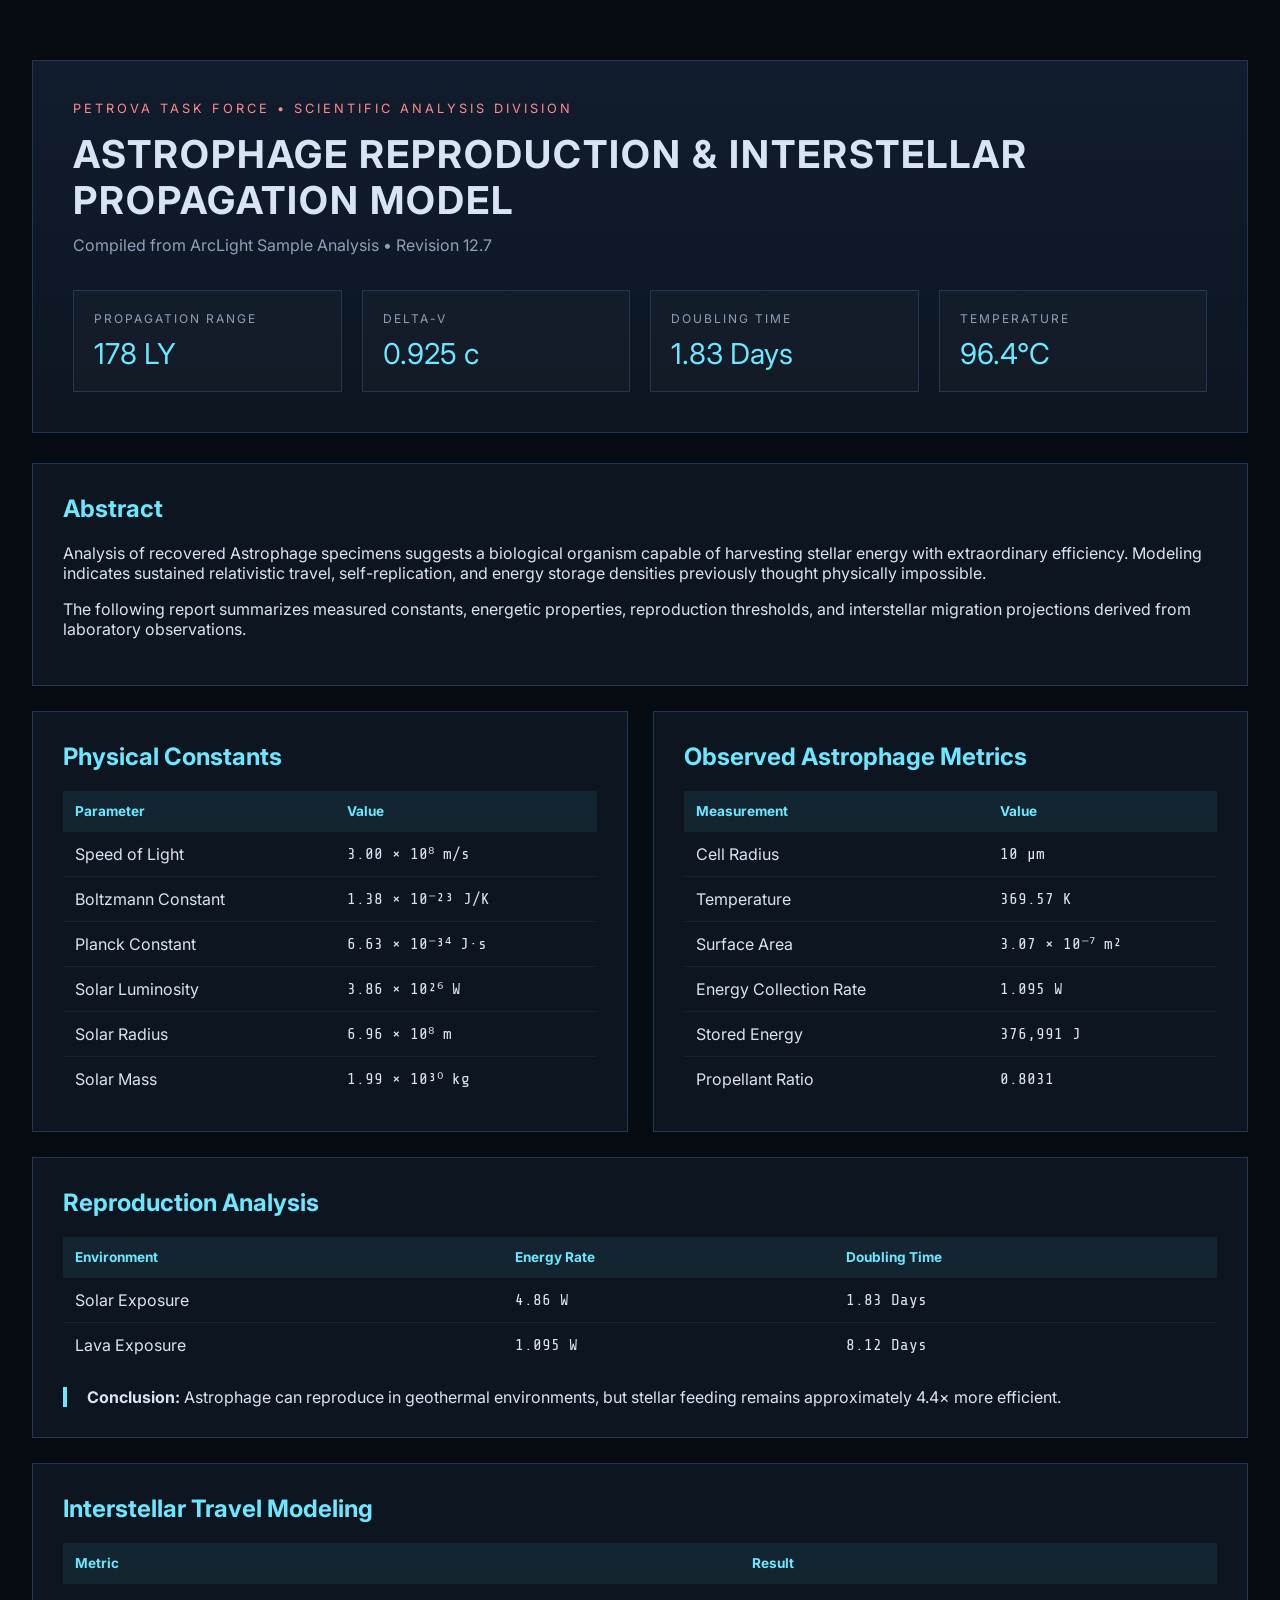
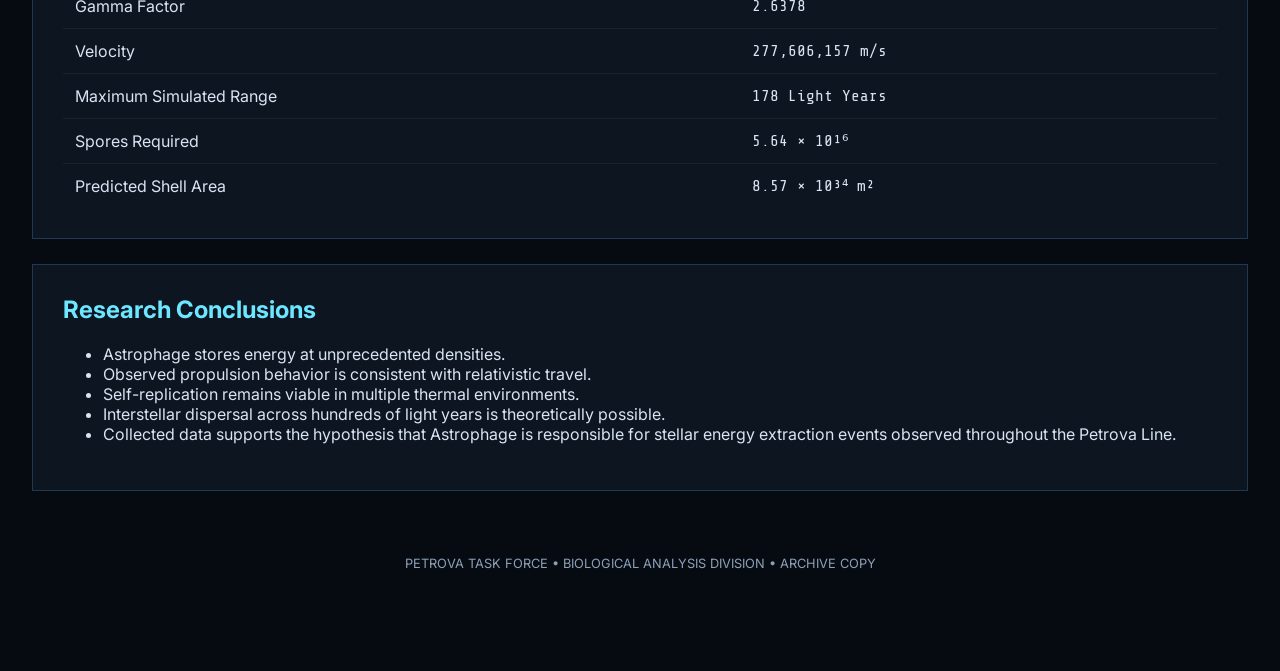
==== report.html @ 54fef7db "new page" ====
<!DOCTYPE html>
<html lang="en">
<head>
<meta charset="UTF-8">
<meta name="viewport" content="width=device-width, initial-scale=1.0">

<title>Astrophage Reproduction & Propulsion Analysis</title>

<link href="https://fonts.googleapis.com/css2?family=Inter:wght@300;400;600;700&family=Share+Tech+Mono&display=swap" rel="stylesheet">

<style>

:root{
    --bg:#060b12;
    --panel:#0d1521;
    --panel2:#111c2d;
    --line:#223852;
    --accent:#6de7ff;
    --text:#d9e4f2;
    --muted:#8ea0b9;
}

*{
    box-sizing:border-box;
}

body{
    margin:0;
    background:var(--bg);
    color:var(--text);
    font-family:Inter,sans-serif;
}

.report{
    width:min(1400px,95%);
    margin:auto;
    padding:60px 0;
}

.header{
    border:1px solid var(--line);
    background:linear-gradient(to bottom,var(--panel2),var(--panel));
    padding:40px;
    margin-bottom:30px;
}

.classification{
    color:#ff8b8b;
    font-size:.8rem;
    letter-spacing:3px;
    margin-bottom:15px;
}

h1{
    margin:0;
    font-size:2.4rem;
    letter-spacing:2px;
}

.subtitle{
    margin-top:12px;
    color:var(--muted);
}

.summary-grid{
    display:grid;
    grid-template-columns:repeat(auto-fit,minmax(220px,1fr));
    gap:20px;
    margin-top:35px;
}

.stat-card{
    border:1px solid var(--line);
    background:rgba(255,255,255,0.02);
    padding:20px;
}

.stat-label{
    color:var(--muted);
    font-size:.75rem;
    letter-spacing:2px;
}

.stat-value{
    font-size:1.8rem;
    color:var(--accent);
    margin-top:10px;
}

.section{
    border:1px solid var(--line);
    background:var(--panel);
    padding:30px;
    margin-bottom:25px;
}

.section h2{
    margin-top:0;
    color:var(--accent);
}

.data-table{
    width:100%;
    border-collapse:collapse;
}

.data-table th{
    text-align:left;
    background:rgba(109,231,255,.08);
    color:var(--accent);
    padding:12px;
    font-size:.85rem;
}

.data-table td{
    padding:12px;
    border-top:1px solid rgba(255,255,255,.05);
}

.data-table tr:hover{
    background:rgba(255,255,255,.02);
}

.value{
    font-family:"Share Tech Mono", monospace;
}

.columns{
    display:grid;
    grid-template-columns:1fr 1fr;
    gap:25px;
}

.highlight{
    border-left:4px solid var(--accent);
    padding-left:20px;
    margin-top:20px;
}

.footer{
    text-align:center;
    color:var(--muted);
    padding:40px 0;
    font-size:.8rem;
}

@media(max-width:900px){

    .columns{
        grid-template-columns:1fr;
    }

    h1{
        font-size:1.8rem;
    }

}

</style>
</head>
<body>

<div class="report">

<div class="header">

<div class="classification">
PETROVA TASK FORCE • SCIENTIFIC ANALYSIS DIVISION
</div>

<h1>ASTROPHAGE REPRODUCTION & INTERSTELLAR PROPAGATION MODEL</h1>

<div class="subtitle">
Compiled from ArcLight Sample Analysis • Revision 12.7
</div>

<div class="summary-grid">

<div class="stat-card">
<div class="stat-label">PROPAGATION RANGE</div>
<div class="stat-value">178 LY</div>
</div>

<div class="stat-card">
<div class="stat-label">DELTA-V</div>
<div class="stat-value">0.925 c</div>
</div>

<div class="stat-card">
<div class="stat-label">DOUBLING TIME</div>
<div class="stat-value">1.83 Days</div>
</div>

<div class="stat-card">
<div class="stat-label">TEMPERATURE</div>
<div class="stat-value">96.4°C</div>
</div>

</div>

</div>

<div class="section">

<h2>Abstract</h2>

<p>
Analysis of recovered Astrophage specimens suggests a biological
organism capable of harvesting stellar energy with extraordinary
efficiency. Modeling indicates sustained relativistic travel,
self-replication, and energy storage densities previously thought
physically impossible.
</p>

<p>
The following report summarizes measured constants, energetic
properties, reproduction thresholds, and interstellar migration
projections derived from laboratory observations.
</p>

</div>

<div class="columns">

<div class="section">

<h2>Physical Constants</h2>

<table class="data-table">

<tr>
<th>Parameter</th>
<th>Value</th>
</tr>

<tr>
<td>Speed of Light</td>
<td class="value">3.00 × 10⁸ m/s</td>
</tr>

<tr>
<td>Boltzmann Constant</td>
<td class="value">1.38 × 10⁻²³ J/K</td>
</tr>

<tr>
<td>Planck Constant</td>
<td class="value">6.63 × 10⁻³⁴ J·s</td>
</tr>

<tr>
<td>Solar Luminosity</td>
<td class="value">3.86 × 10²⁶ W</td>
</tr>

<tr>
<td>Solar Radius</td>
<td class="value">6.96 × 10⁸ m</td>
</tr>

<tr>
<td>Solar Mass</td>
<td class="value">1.99 × 10³⁰ kg</td>
</tr>

</table>

</div>

<div class="section">

<h2>Observed Astrophage Metrics</h2>

<table class="data-table">

<tr>
<th>Measurement</th>
<th>Value</th>
</tr>

<tr>
<td>Cell Radius</td>
<td class="value">10 μm</td>
</tr>

<tr>
<td>Temperature</td>
<td class="value">369.57 K</td>
</tr>

<tr>
<td>Surface Area</td>
<td class="value">3.07 × 10⁻⁷ m²</td>
</tr>

<tr>
<td>Energy Collection Rate</td>
<td class="value">1.095 W</td>
</tr>

<tr>
<td>Stored Energy</td>
<td class="value">376,991 J</td>
</tr>

<tr>
<td>Propellant Ratio</td>
<td class="value">0.8031</td>
</tr>

</table>

</div>

</div>

<div class="section">

<h2>Reproduction Analysis</h2>

<table class="data-table">

<tr>
<th>Environment</th>
<th>Energy Rate</th>
<th>Doubling Time</th>
</tr>

<tr>
<td>Solar Exposure</td>
<td class="value">4.86 W</td>
<td class="value">1.83 Days</td>
</tr>

<tr>
<td>Lava Exposure</td>
<td class="value">1.095 W</td>
<td class="value">8.12 Days</td>
</tr>

</table>

<div class="highlight">
<strong>Conclusion:</strong> Astrophage can reproduce in geothermal
environments, but stellar feeding remains approximately 4.4× more
efficient.
</div>

</div>

<div class="section">

<h2>Interstellar Travel Modeling</h2>

<table class="data-table">

<tr>
<th>Metric</th>
<th>Result</th>
</tr>

<tr>
<td>Gamma Factor</td>
<td class="value">2.6378</td>
</tr>

<tr>
<td>Velocity</td>
<td class="value">277,606,157 m/s</td>
</tr>

<tr>
<td>Maximum Simulated Range</td>
<td class="value">178 Light Years</td>
</tr>

<tr>
<td>Spores Required</td>
<td class="value">5.64 × 10¹⁶</td>
</tr>

<tr>
<td>Predicted Shell Area</td>
<td class="value">8.57 × 10³⁴ m²</td>
</tr>

</table>

</div>

<div class="section">

<h2>Research Conclusions</h2>

<ul>
<li>Astrophage stores energy at unprecedented densities.</li>
<li>Observed propulsion behavior is consistent with relativistic travel.</li>
<li>Self-replication remains viable in multiple thermal environments.</li>
<li>Interstellar dispersal across hundreds of light years is theoretically possible.</li>
<li>Collected data supports the hypothesis that Astrophage is responsible for stellar energy extraction events observed throughout the Petrova Line.</li>
</ul>

</div>

<div class="footer">
PETROVA TASK FORCE • BIOLOGICAL ANALYSIS DIVISION • ARCHIVE COPY
</div>

</div>

</body>
</html>
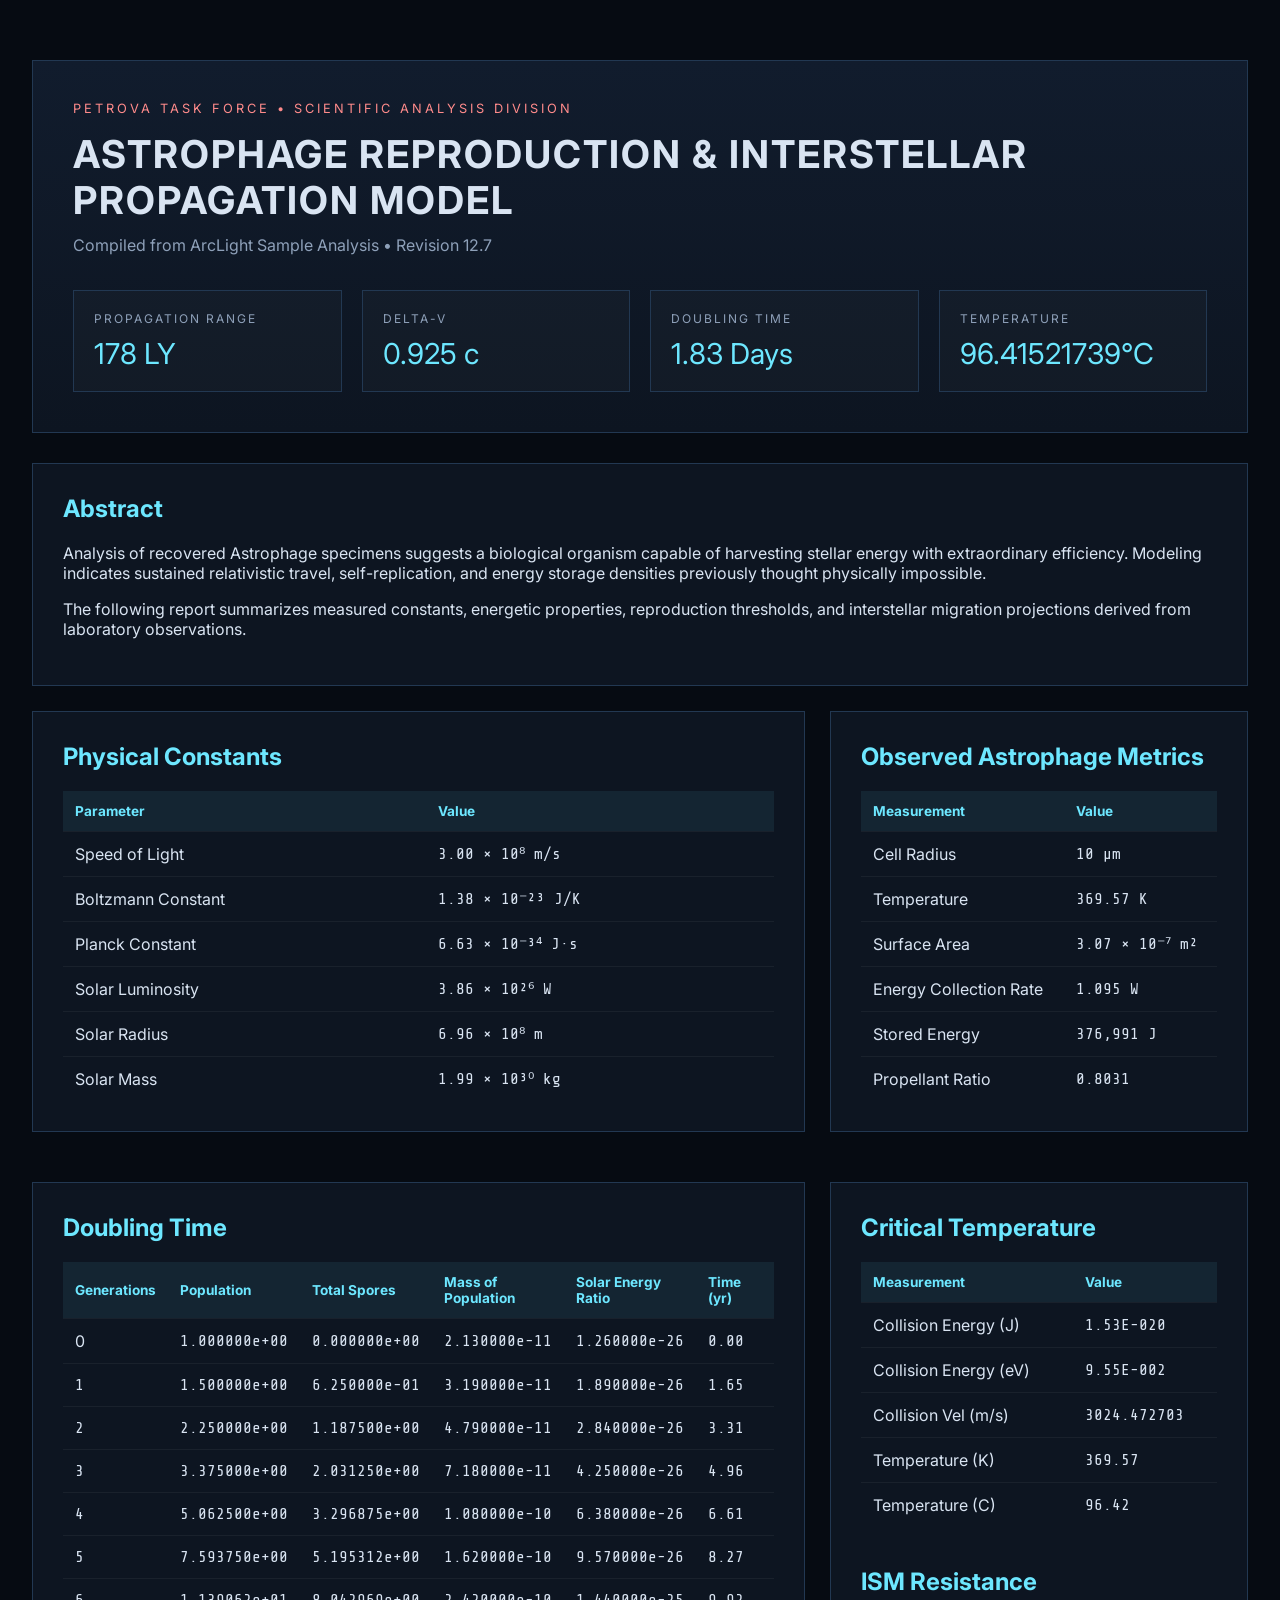
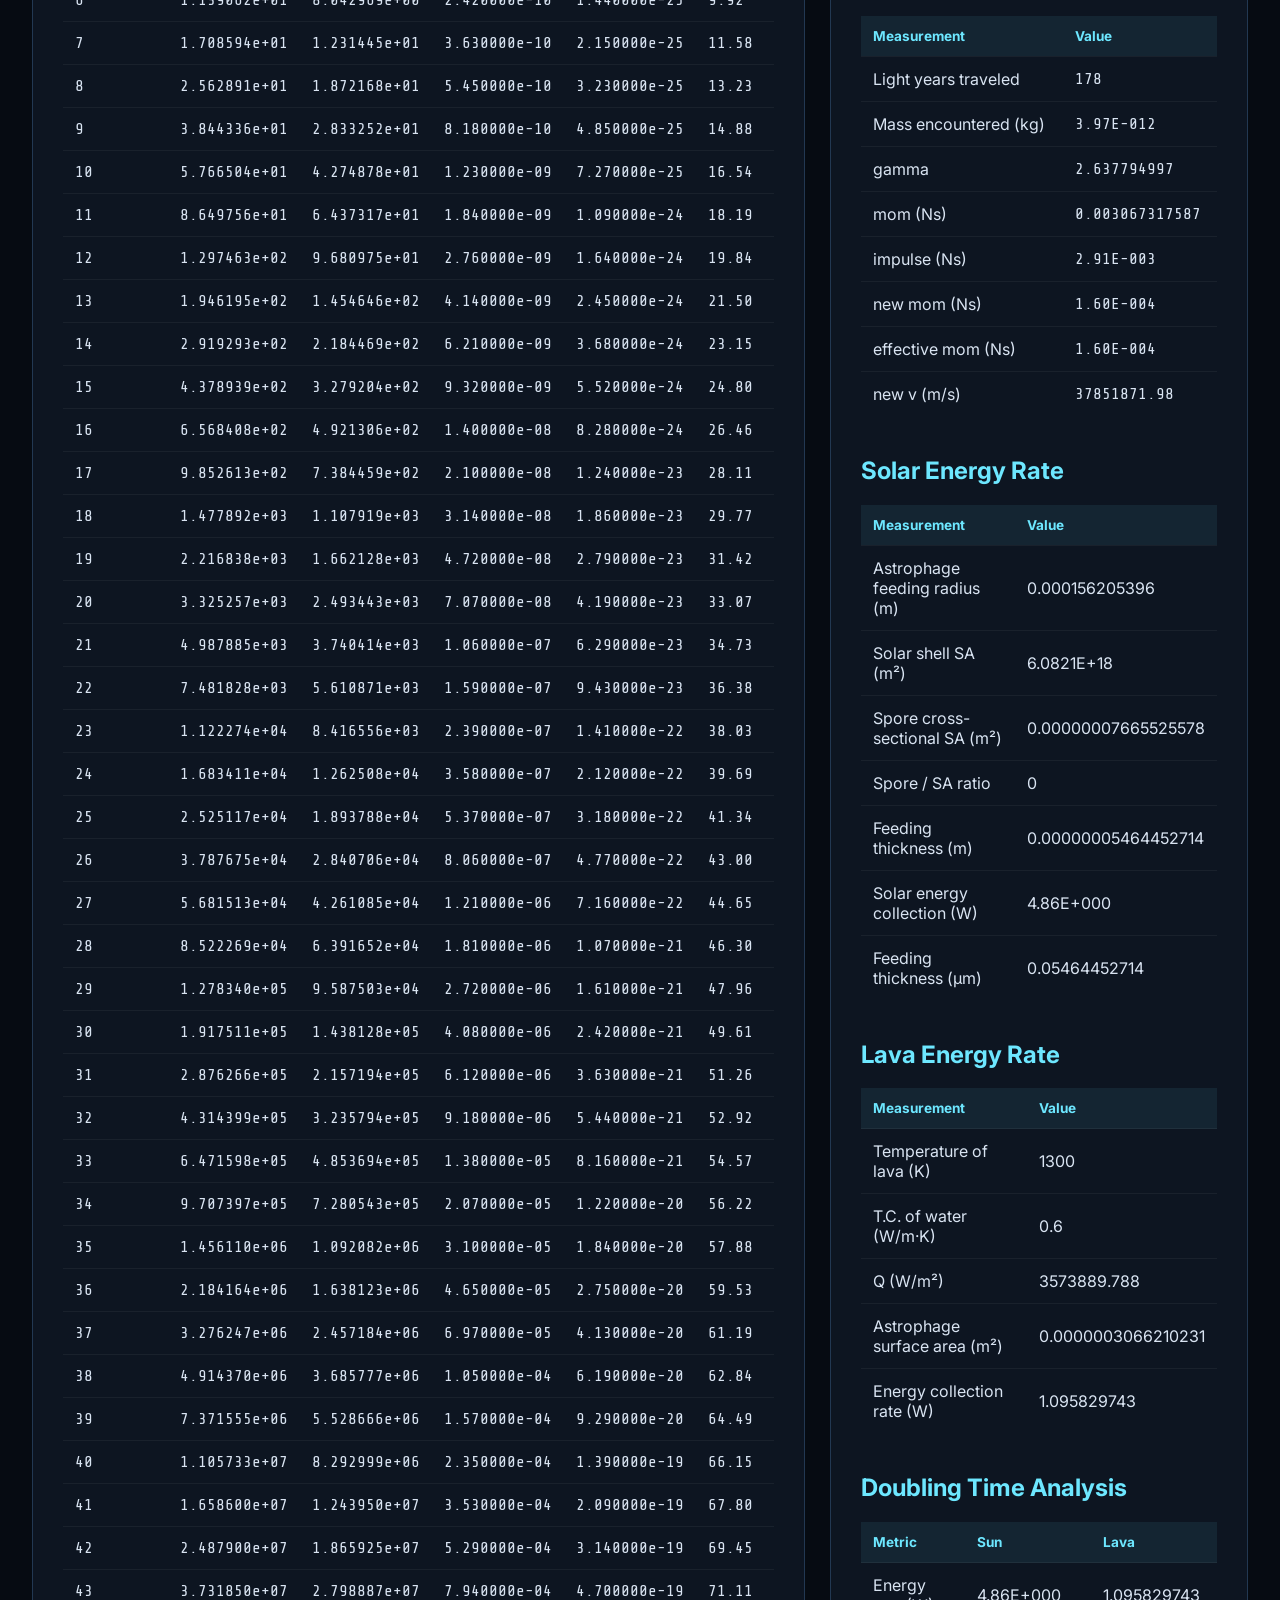
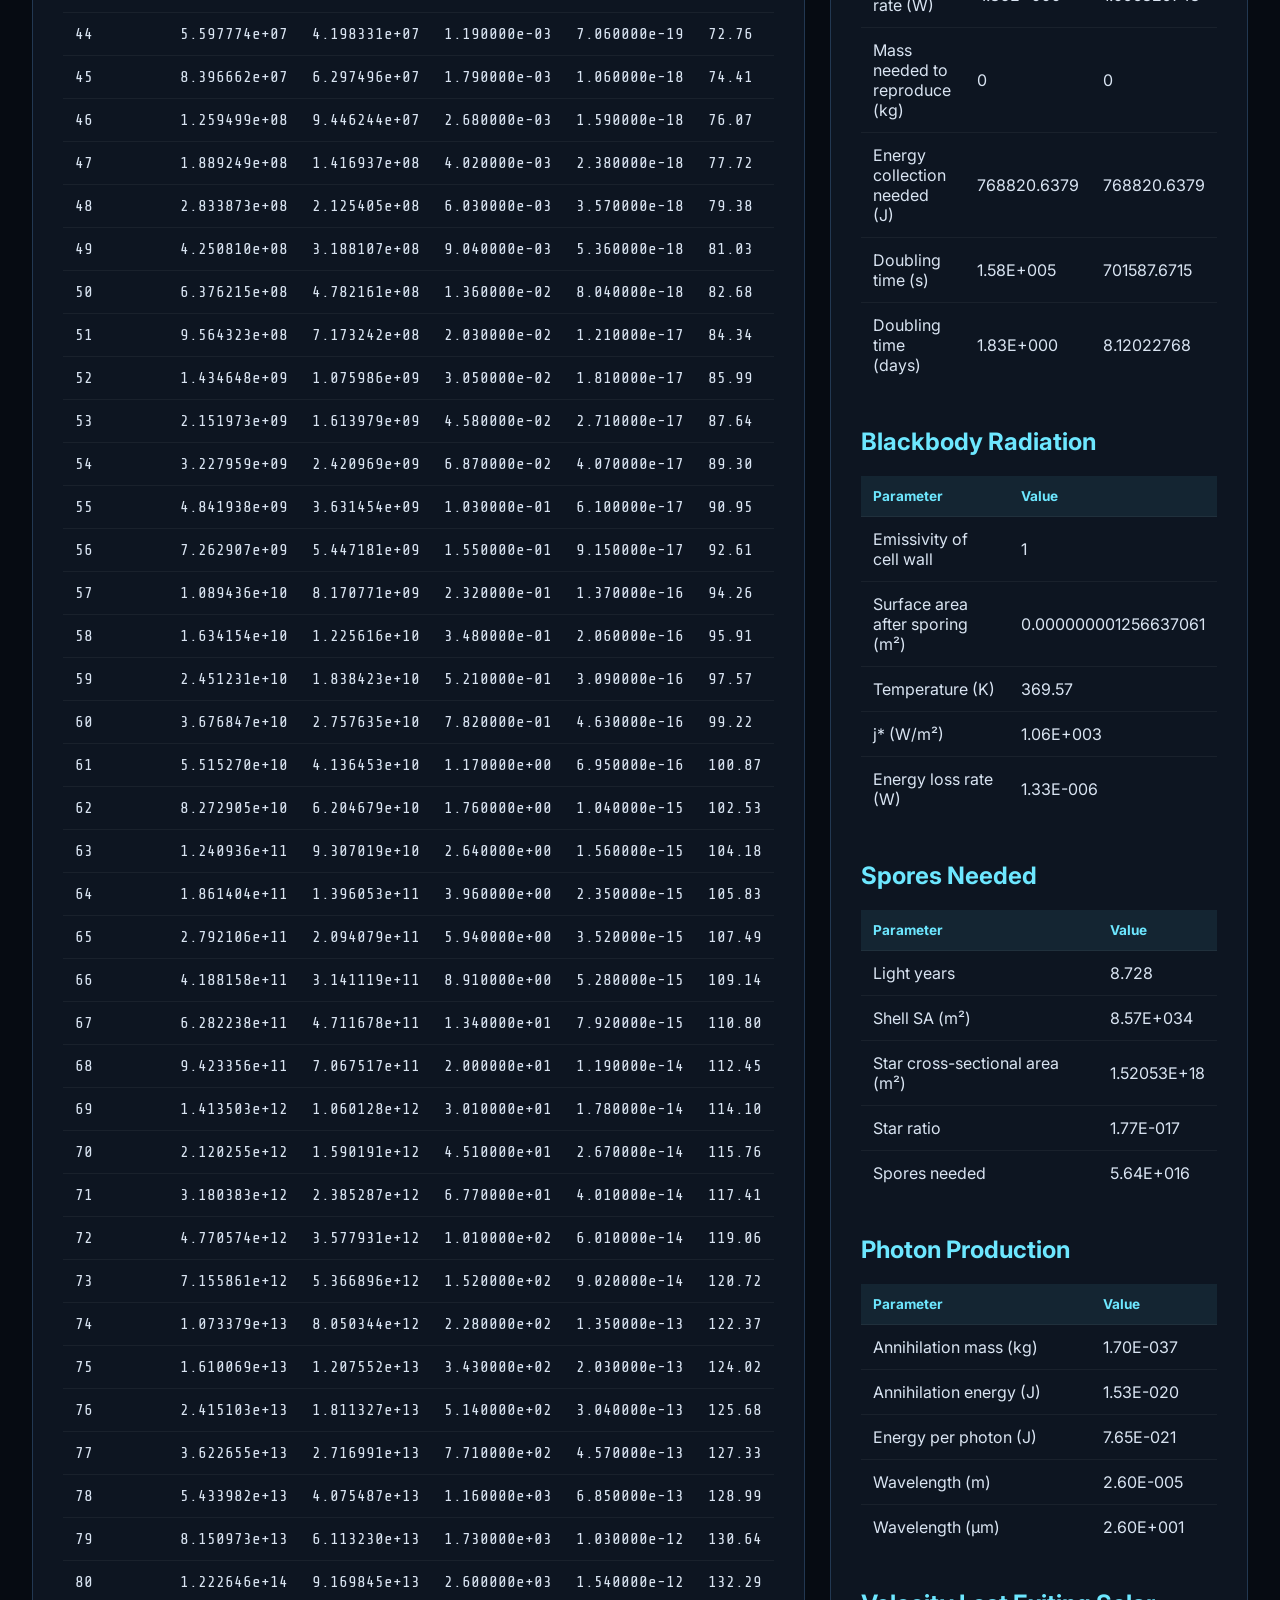
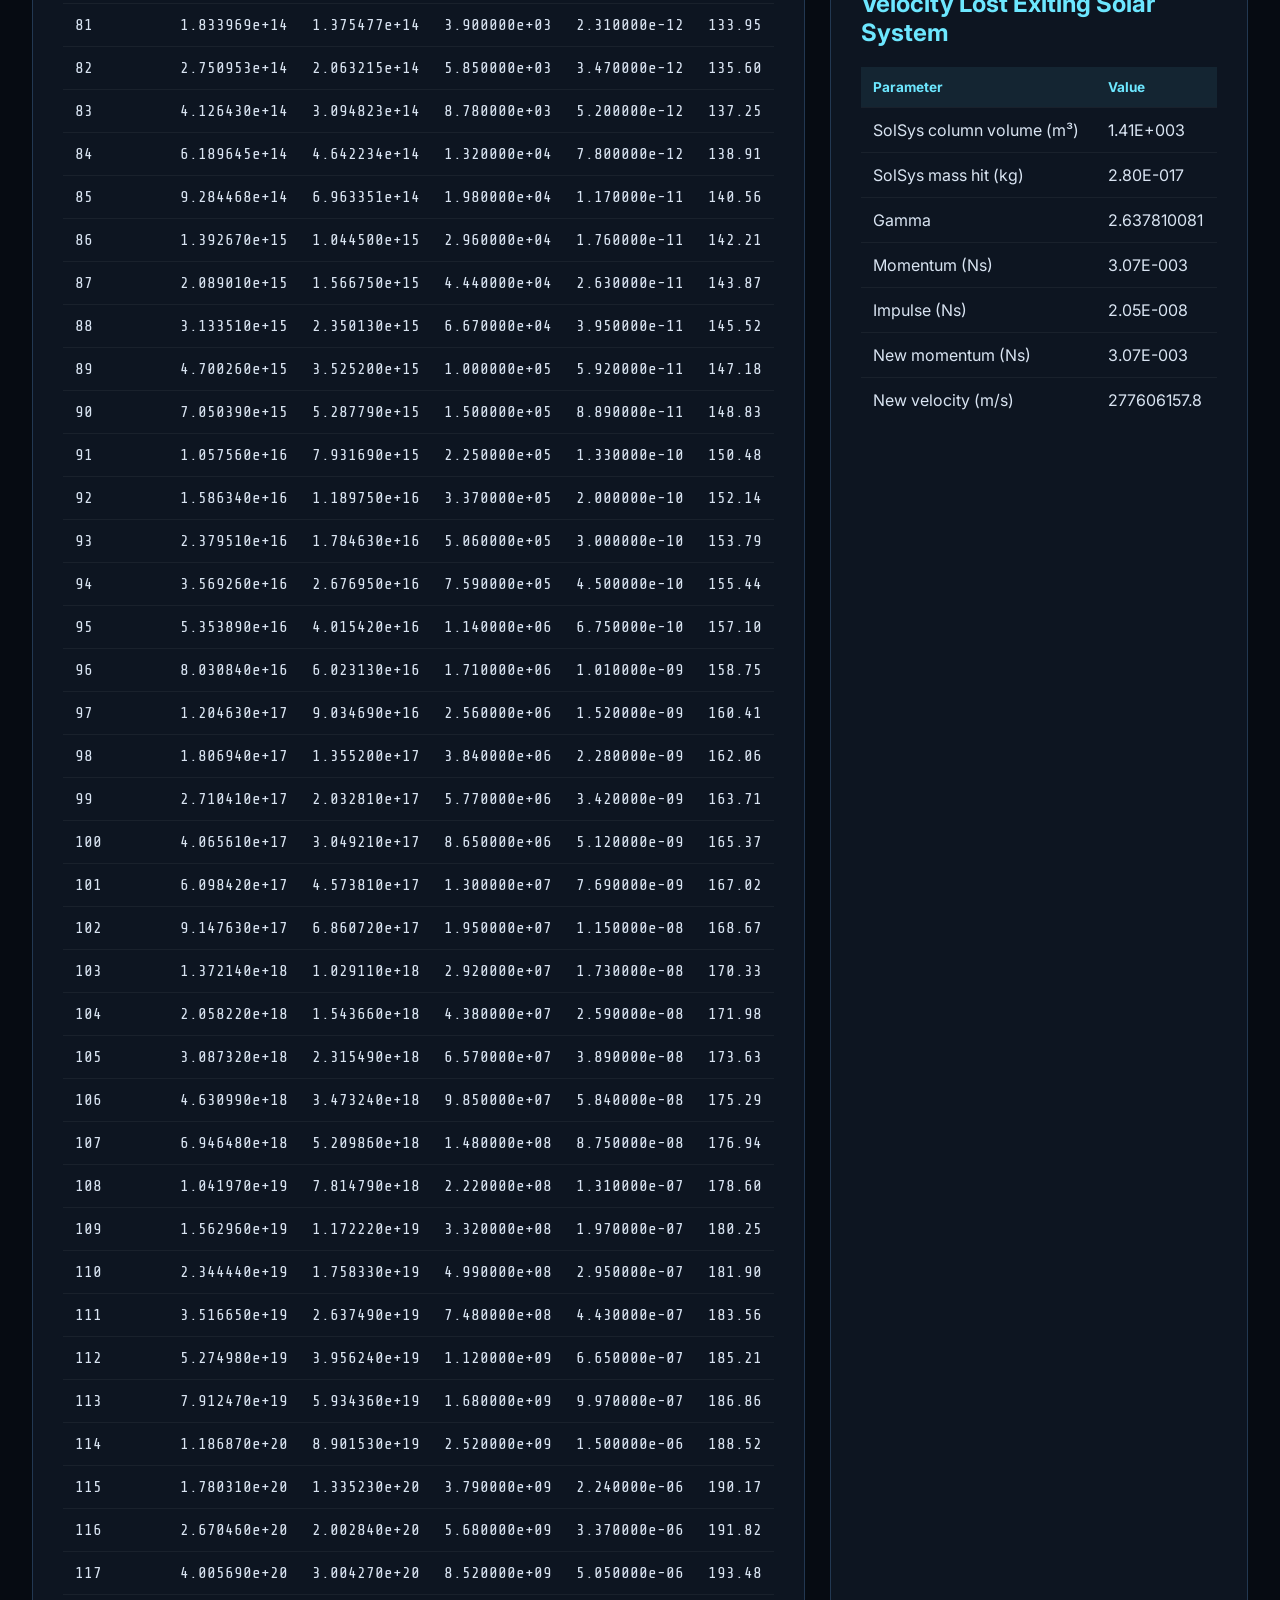
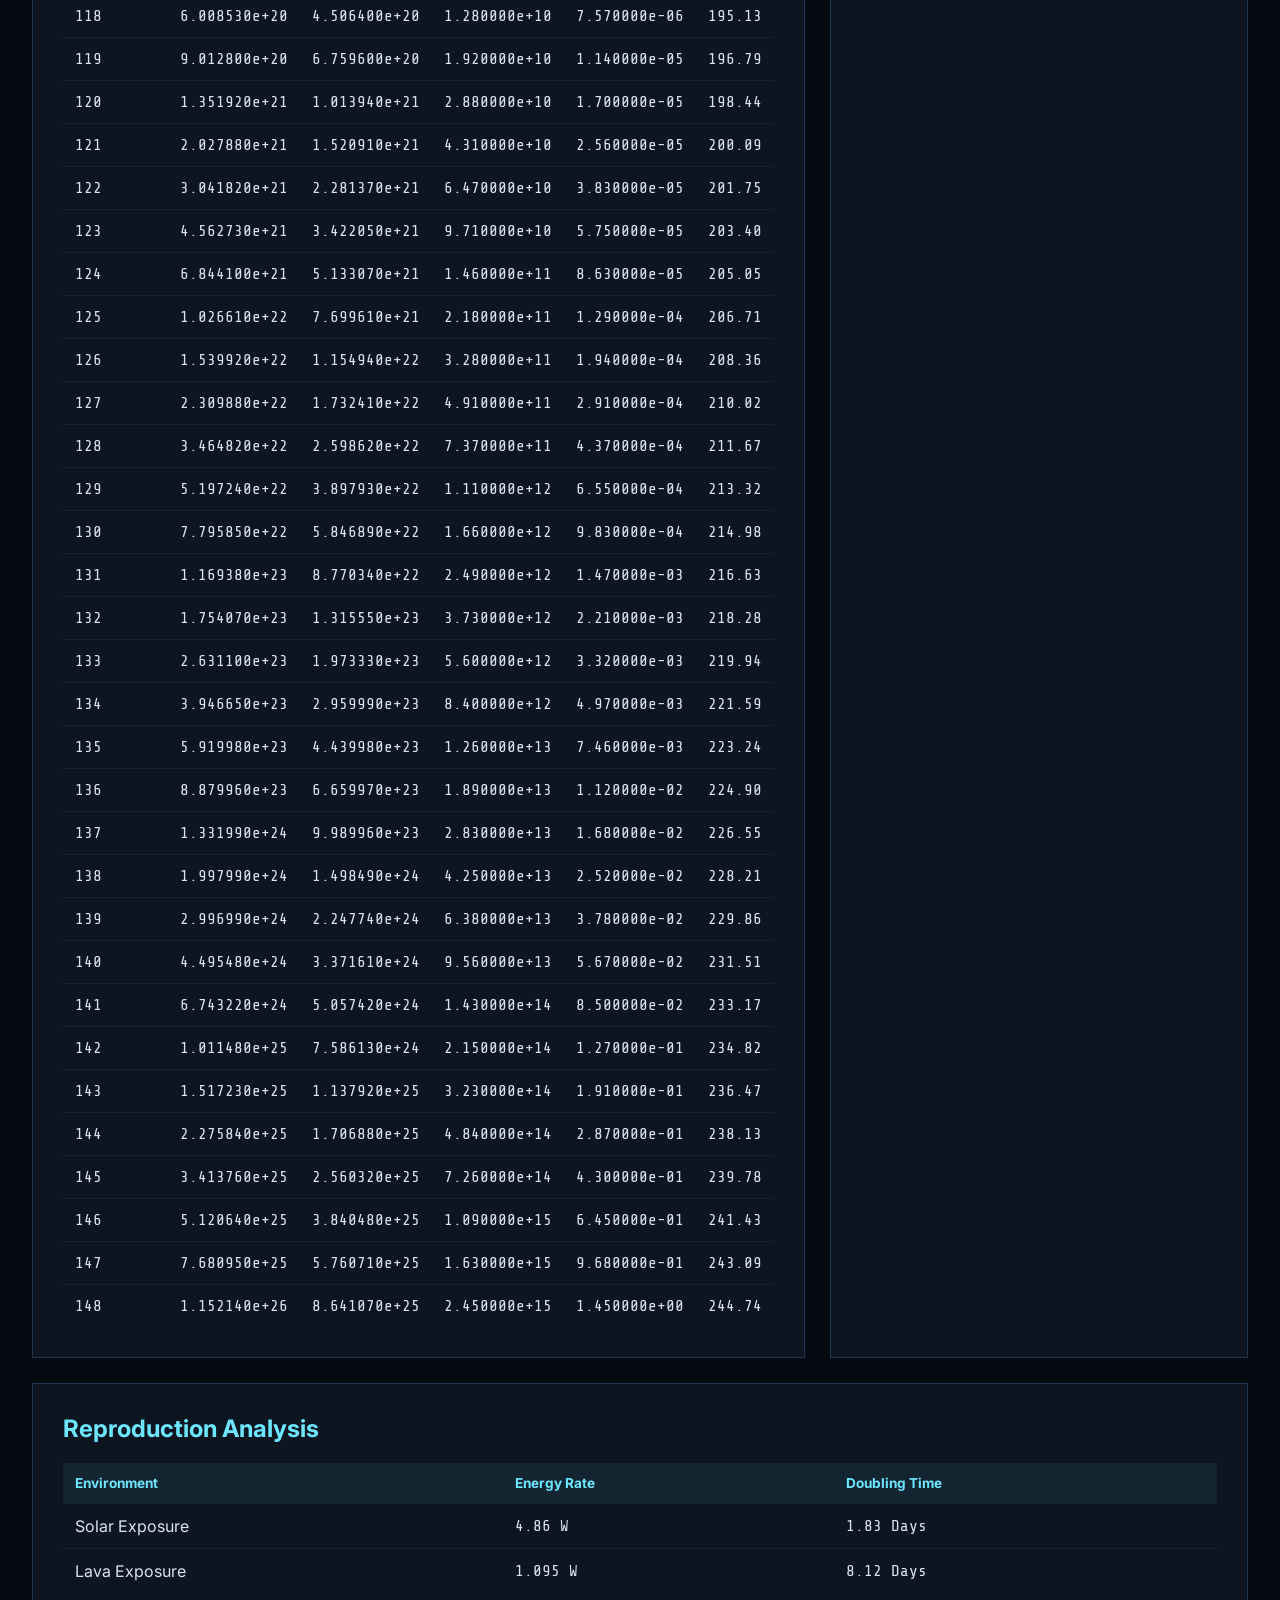
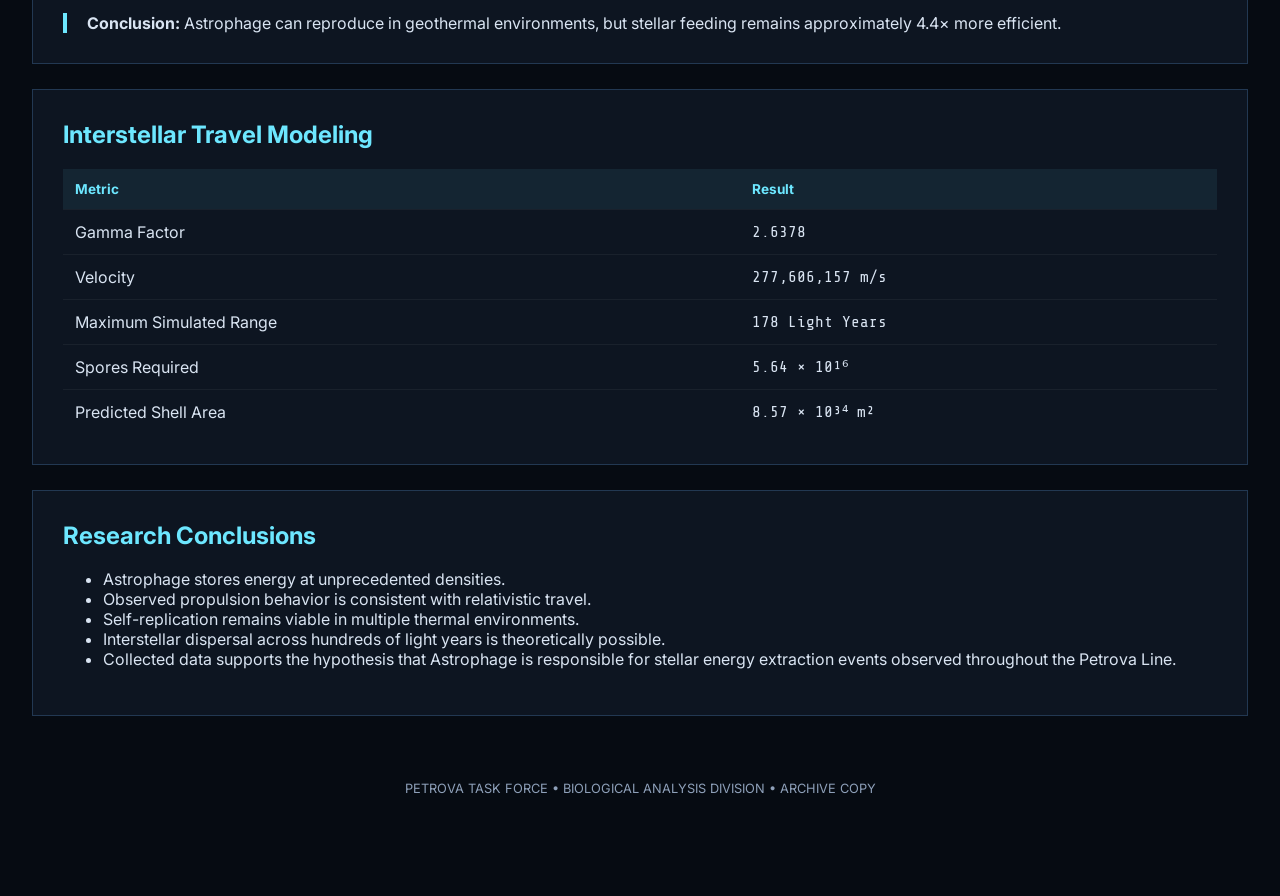
==== commit d23285d5: "changes" ====
--- a/report.html
+++ b/report.html
@@ -193,7 +193,7 @@
 
 <div class="stat-card">
 <div class="stat-label">TEMPERATURE</div>
-<div class="stat-value">96.4°C</div>
+<div class="stat-value">96.41521739°C</div>
 </div>
 
 </div>
@@ -312,6 +312,1537 @@
 
 </div>
 
+<div class="section">
+
+<h2>Doubling Time</h2>
+
+<table class="data-table">
+
+    <tr>
+      <th>Generations</th>
+      <th>Population</th>
+      <th>Total Spores</th>
+      <th>Mass of Population</th>
+      <th>Solar Energy Ratio</th>
+      <th>Time (yr)</th>
+    </tr>
+    <tr>
+      <td>0</td>
+      <td class="value">1.000000e+00</td>
+      <td class="value">0.000000e+00</td>
+      <td class="value">2.130000e-11</td>
+      <td class="value">1.260000e-26</td>
+      <td class="value">0.00</td>
+    </tr>
+    <tr>
+      <td class="value">1</td>
+      <td class="value">1.500000e+00</td>
+      <td class="value">6.250000e-01</td>
+      <td class="value">3.190000e-11</td>
+      <td class="value">1.890000e-26</td>
+      <td class="value">1.65</td>
+    </tr>
+    <tr>
+      <td class="value">2</td>
+      <td class="value">2.250000e+00</td>
+      <td class="value">1.187500e+00</td>
+      <td class="value">4.790000e-11</td>
+      <td class="value">2.840000e-26</td>
+      <td class="value">3.31</td>
+    </tr>
+    <tr>
+      <td class="value">3</td>
+      <td class="value">3.375000e+00</td>
+      <td class="value">2.031250e+00</td>
+      <td class="value">7.180000e-11</td>
+      <td class="value">4.250000e-26</td>
+      <td class="value">4.96</td>
+    </tr>
+    <tr>
+      <td class="value">4</td>
+      <td class="value">5.062500e+00</td>
+      <td class="value">3.296875e+00</td>
+      <td class="value">1.080000e-10</td>
+      <td class="value">6.380000e-26</td>
+      <td class="value">6.61</td>
+    </tr>
+    <tr>
+      <td class="value">5</td>
+      <td class="value">7.593750e+00</td>
+      <td class="value">5.195312e+00</td>
+      <td class="value">1.620000e-10</td>
+      <td class="value">9.570000e-26</td>
+      <td class="value">8.27</td>
+    </tr>
+    <tr>
+      <td class="value">6</td>
+      <td class="value">1.139062e+01</td>
+      <td class="value">8.042969e+00</td>
+      <td class="value">2.420000e-10</td>
+      <td class="value">1.440000e-25</td>
+      <td class="value">9.92</td>
+    </tr>
+    <tr>
+      <td class="value">7</td>
+      <td class="value">1.708594e+01</td>
+      <td class="value">1.231445e+01</td>
+      <td class="value">3.630000e-10</td>
+      <td class="value">2.150000e-25</td>
+      <td class="value">11.58</td>
+    </tr>
+    <tr>
+      <td class="value">8</td>
+      <td class="value">2.562891e+01</td>
+      <td class="value">1.872168e+01</td>
+      <td class="value">5.450000e-10</td>
+      <td class="value">3.230000e-25</td>
+      <td class="value">13.23</td>
+    </tr>
+    <tr>
+      <td class="value">9</td>
+      <td class="value">3.844336e+01</td>
+      <td class="value">2.833252e+01</td>
+      <td class="value">8.180000e-10</td>
+      <td class="value">4.850000e-25</td>
+      <td class="value">14.88</td>
+    </tr>
+    <tr>
+      <td class="value">10</td>
+      <td class="value">5.766504e+01</td>
+      <td class="value">4.274878e+01</td>
+      <td class="value">1.230000e-09</td>
+      <td class="value">7.270000e-25</td>
+      <td class="value">16.54</td>
+    </tr>
+    <tr>
+      <td class="value">11</td>
+      <td class="value">8.649756e+01</td>
+      <td class="value">6.437317e+01</td>
+      <td class="value">1.840000e-09</td>
+      <td class="value">1.090000e-24</td>
+      <td class="value">18.19</td>
+    </tr>
+    <tr>
+      <td class="value">12</td>
+      <td class="value">1.297463e+02</td>
+      <td class="value">9.680975e+01</td>
+      <td class="value">2.760000e-09</td>
+      <td class="value" >1.640000e-24</td>
+      <td class="value">19.84</td>
+    </tr>
+    <tr>
+      <td class="value">13</td>
+      <td class="value">1.946195e+02</td>
+      <td class="value">1.454646e+02</td>
+      <td class="value">4.140000e-09</td>
+      <td class="value">2.450000e-24</td>
+      <td class="value">21.50</td>
+    </tr>
+    <tr>
+      <td class="value">14</td>
+      <td class="value">2.919293e+02</td>
+      <td class="value">2.184469e+02</td>
+      <td class="value">6.210000e-09</td>
+      <td class="value">3.680000e-24</td>
+      <td class="value">23.15</td>
+    </tr>
+    <tr>
+      <td class="value">15</td>
+      <td class="value">4.378939e+02</td>
+      <td class="value">3.279204e+02</td>
+      <td class="value">9.320000e-09</td>
+      <td class="value">5.520000e-24</td>
+      <td class="value">24.80</td>
+    </tr>
+    <tr>
+      <td class="value">16</td>
+      <td class="value">6.568408e+02</td>
+      <td class="value">4.921306e+02</td>
+      <td class="value">1.400000e-08</td>
+      <td class="value">8.280000e-24</td>
+      <td class="value">26.46</td>
+    </tr>
+    <tr>
+      <td class="value">17</td>
+      <td class="value">9.852613e+02</td>
+      <td class="value">7.384459e+02</td>
+      <td class="value">2.100000e-08</td>
+      <td class="value">1.240000e-23</td>
+      <td class="value">28.11</td>
+    </tr>
+    <tr>
+      <td class="value">18</td>
+      <td class="value">1.477892e+03</td>
+      <td class="value">1.107919e+03</td>
+      <td class="value">3.140000e-08</td>
+      <td class="value">1.860000e-23</td>
+      <td class="value">29.77</td>
+    </tr>
+    <tr>
+      <td class="value">19</td>
+      <td class="value">2.216838e+03</td>
+      <td class="value">1.662128e+03</td>
+      <td class="value">4.720000e-08</td>
+      <td class="value">2.790000e-23</td>
+      <td class="value">31.42</td>
+    </tr>
+    <tr>
+      <td class="value">20</td>
+      <td class="value">3.325257e+03</td>
+      <td class="value">2.493443e+03</td>
+      <td class="value">7.070000e-08</td>
+      <td class="value">4.190000e-23</td>
+      <td class="value">33.07</td>
+    </tr>
+    <tr>
+      <td class="value">21</td>
+      <td class="value">4.987885e+03</td>
+      <td class="value">3.740414e+03</td>
+      <td class="value">1.060000e-07</td>
+      <td class="value">6.290000e-23</td>
+      <td class="value">34.73</td>
+    </tr>
+    <tr>
+      <td class="value">22</td>
+      <td class="value">7.481828e+03</td>
+      <td class="value">5.610871e+03</td>
+      <td class="value">1.590000e-07</td>
+      <td class="value">9.430000e-23</td>
+      <td class="value">36.38</td>
+    </tr>
+    <tr>
+      <td class="value">23</td>
+      <td class="value">1.122274e+04</td>
+      <td class="value">8.416556e+03</td>
+      <td class="value">2.390000e-07</td>
+      <td class="value">1.410000e-22</td>
+      <td class="value">38.03</td>
+    </tr>
+    <tr>
+      <td class="value">24</td>
+      <td class="value">1.683411e+04</td>
+      <td class="value">1.262508e+04</td>
+      <td class="value">3.580000e-07</td>
+      <td class="value">2.120000e-22</td>
+      <td class="value">39.69</td>
+    </tr>
+    <tr>
+      <td class="value">25</td>
+      <td class="value">2.525117e+04</td>
+      <td class="value">1.893788e+04</td>
+      <td class="value">5.370000e-07</td>
+      <td class="value">3.180000e-22</td>
+      <td class="value">41.34</td>
+    </tr>
+    <tr>
+      <td class="value">26</td>
+      <td class="value">3.787675e+04</td>
+      <td class="value">2.840706e+04</td>
+      <td class="value">8.060000e-07</td>
+      <td class="value">4.770000e-22</td>
+      <td class="value">43.00</td>
+    </tr>
+    <tr>
+      <td class="value">27</td>
+      <td class="value">5.681513e+04</td>
+      <td class="value">4.261085e+04</td>
+      <td class="value">1.210000e-06</td>
+      <td class="value">7.160000e-22</td>
+      <td class="value">44.65</td>
+    </tr>
+    <tr>
+      <td class="value">28</td>
+      <td class="value">8.522269e+04</td>
+      <td class="value">6.391652e+04</td>
+      <td class="value">1.810000e-06</td>
+      <td class="value">1.070000e-21</td>
+      <td class="value">46.30</td>
+    </tr>
+    <tr>
+      <td class="value">29</td>
+      <td class="value">1.278340e+05</td>
+      <td class="value">9.587503e+04</td>
+      <td class="value">2.720000e-06</td>
+      <td class="value">1.610000e-21</td>
+      <td class="value">47.96</td>
+    </tr>
+    <tr>
+      <td class="value">30</td>
+      <td class="value">1.917511e+05</td>
+      <td class="value">1.438128e+05</td>
+      <td class="value">4.080000e-06</td>
+      <td class="value">2.420000e-21</td>
+      <td class="value">49.61</td>
+    </tr>
+    <tr>
+      <td class="value">31</td>
+      <td class="value">2.876266e+05</td>
+      <td class="value">2.157194e+05</td>
+      <td class="value">6.120000e-06</td>
+      <td class="value">3.630000e-21</td>
+      <td class="value">51.26</td>
+    </tr>
+    <tr>
+      <td class="value">32</td>
+      <td class="value">4.314399e+05</td>
+      <td class="value">3.235794e+05</td>
+      <td class="value">9.180000e-06</td>
+      <td class="value">5.440000e-21</td>
+      <td class="value">52.92</td>
+    </tr>
+    <tr>
+      <td class="value">33</td>
+      <td class="value">6.471598e+05</td>
+      <td class="value">4.853694e+05</td>
+      <td class="value">1.380000e-05</td>
+      <td class="value">8.160000e-21</td>
+      <td class="value">54.57</td>
+    </tr>
+    <tr>
+      <td class="value">34</td>
+      <td class="value">9.707397e+05</td>
+      <td class="value">7.280543e+05</td>
+      <td class="value">2.070000e-05</td>
+      <td class="value">1.220000e-20</td>
+      <td class="value">56.22</td>
+    </tr>
+    <tr>
+      <td class="value">35</td>
+      <td class="value">1.456110e+06</td>
+      <td class="value">1.092082e+06</td>
+      <td class="value">3.100000e-05</td>
+      <td class="value">1.840000e-20</td>
+      <td class="value">57.88</td>
+    </tr>
+    <tr>
+      <td class="value">36</td>
+      <td class="value">2.184164e+06</td>
+      <td class="value">1.638123e+06</td>
+      <td class="value">4.650000e-05</td>
+      <td class="value">2.750000e-20</td>
+      <td class="value">59.53</td>
+    </tr>
+    <tr>
+      <td class="value">37</td>
+      <td class="value">3.276247e+06</td>
+      <td class="value">2.457184e+06</td>
+      <td class="value">6.970000e-05</td>
+      <td class="value">4.130000e-20</td>
+      <td class="value">61.19</td>
+    </tr>
+    <tr>
+      <td class="value">38</td>
+      <td class="value">4.914370e+06</td>
+      <td class="value">3.685777e+06</td>
+      <td class="value">1.050000e-04</td>
+      <td class="value">6.190000e-20</td>
+      <td class="value">62.84</td>
+    </tr>
+    <tr>
+      <td class="value">39</td>
+      <td class="value">7.371555e+06</td>
+      <td class="value">5.528666e+06</td>
+      <td class="value">1.570000e-04</td>
+      <td class="value">9.290000e-20</td>
+      <td class="value">64.49</td>
+    </tr>
+    <tr>
+      <td class="value">40</td>
+      <td class="value">1.105733e+07</td>
+      <td class="value">8.292999e+06</td>
+      <td class="value">2.350000e-04</td>
+      <td class="value">1.390000e-19</td>
+      <td class="value">66.15</td>
+    </tr>
+    <tr>
+      <td class="value">41</td>
+      <td class="value">1.658600e+07</td>
+      <td class="value">1.243950e+07</td>
+      <td class="value">3.530000e-04</td>
+      <td class="value">2.090000e-19</td>
+      <td class="value">67.80</td>
+    </tr>
+    <tr>
+      <td class="value">42</td>
+      <td class="value">2.487900e+07</td>
+      <td class="value">1.865925e+07</td>
+      <td class="value">5.290000e-04</td>
+      <td class="value">3.140000e-19</td>
+      <td class="value">69.45</td>
+    </tr>
+    <tr>
+      <td class="value">43</td>
+      <td class="value">3.731850e+07</td>
+      <td class="value">2.798887e+07</td>
+      <td class="value">7.940000e-04</td>
+      <td class="value">4.700000e-19</td>
+      <td class="value">71.11</td>
+    </tr>
+    <tr>
+      <td class="value">44</td>
+      <td class="value">5.597774e+07</td>
+      <td class="value">4.198331e+07</td>
+      <td class="value">1.190000e-03</td>
+      <td class="value">7.060000e-19</td>
+      <td class="value">72.76</td>
+    </tr>
+    <tr>
+      <td class="value">45</td>
+      <td class="value">8.396662e+07</td>
+      <td class="value">6.297496e+07</td>
+      <td class="value">1.790000e-03</td>
+      <td class="value">1.060000e-18</td>
+      <td class="value">74.41</td>
+    </tr>
+    <tr>
+      <td class="value">46</td>
+      <td class="value">1.259499e+08</td>
+      <td class="value">9.446244e+07</td>
+      <td class="value">2.680000e-03</td>
+      <td class="value">1.590000e-18</td>
+      <td class="value">76.07</td>
+    </tr>
+    <tr>
+      <td class="value">47</td>
+      <td class="value">1.889249e+08</td>
+      <td class="value">1.416937e+08</td>
+      <td class="value">4.020000e-03</td>
+      <td class="value">2.380000e-18</td>
+      <td class="value">77.72</td>
+    </tr>
+    <tr>
+      <td class="value">48</td>
+      <td class="value">2.833873e+08</td>
+      <td class="value">2.125405e+08</td>
+      <td class="value">6.030000e-03</td>
+      <td class="value">3.570000e-18</td>
+      <td class="value">79.38</td>
+    </tr>
+    <tr>
+      <td class="value">49</td>
+      <td class="value">4.250810e+08</td>
+      <td class="value">3.188107e+08</td>
+      <td class="value">9.040000e-03</td>
+      <td class="value">5.360000e-18</td>
+      <td class="value">81.03</td>
+    </tr>
+    <tr>
+      <td class="value">50</td>
+      <td class="value">6.376215e+08</td>
+      <td class="value">4.782161e+08</td>
+      <td class="value">1.360000e-02</td>
+      <td class="value">8.040000e-18</td>
+      <td class="value">82.68</td>
+    </tr>
+    <tr>
+      <td class="value">51</td>
+      <td class="value">9.564323e+08</td>
+      <td class="value">7.173242e+08</td>
+      <td class="value">2.030000e-02</td>
+      <td class="value">1.210000e-17</td>
+      <td class="value">84.34</td>
+    </tr>
+    <tr>
+      <td class="value">52</td>
+      <td class="value">1.434648e+09</td>
+      <td class="value">1.075986e+09</td>
+      <td class="value">3.050000e-02</td>
+      <td class="value">1.810000e-17</td>
+      <td class="value">85.99</td>
+    </tr>
+    <tr>
+      <td class="value">53</td>
+      <td class="value">2.151973e+09</td>
+      <td class="value">1.613979e+09</td>
+      <td class="value">4.580000e-02</td>
+      <td class="value">2.710000e-17</td>
+      <td class="value">87.64</td>
+    </tr>
+    <tr>
+      <td class="value">54</td>
+      <td class="value">3.227959e+09</td>
+      <td class="value">2.420969e+09</td>
+      <td class="value">6.870000e-02</td>
+      <td class="value">4.070000e-17</td>
+      <td class="value">89.30</td>
+    </tr>
+    <tr>
+      <td class="value">55</td>
+      <td class="value">4.841938e+09</td>
+      <td class="value">3.631454e+09</td>
+      <td class="value">1.030000e-01</td>
+      <td class="value">6.100000e-17</td>
+      <td class="value">90.95</td>
+    </tr>
+    <tr>
+      <td class="value">56</td>
+      <td class="value">7.262907e+09</td>
+      <td class="value">5.447181e+09</td>
+      <td class="value">1.550000e-01</td>
+      <td class="value">9.150000e-17</td>
+      <td class="value">92.61</td>
+    </tr>
+    <tr>
+      <td class="value">57</td>
+      <td class="value">1.089436e+10</td>
+      <td class="value">8.170771e+09</td>
+      <td class="value">2.320000e-01</td>
+      <td class="value">1.370000e-16</td>
+      <td class="value">94.26</td>
+    </tr>
+    <tr>
+      <td class="value">58</td>
+      <td class="value">1.634154e+10</td>
+      <td class="value">1.225616e+10</td>
+      <td class="value">3.480000e-01</td>
+      <td class="value">2.060000e-16</td>
+      <td class="value">95.91</td>
+    </tr>
+    <tr>
+      <td class="value">59</td>
+      <td class="value">2.451231e+10</td>
+      <td class="value">1.838423e+10</td>
+      <td class="value">5.210000e-01</td>
+      <td class="value">3.090000e-16</td>
+      <td class="value">97.57</td>
+    </tr>
+    <tr>
+      <td class="value">60</td>
+      <td class="value">3.676847e+10</td>
+      <td class="value">2.757635e+10</td>
+      <td class="value">7.820000e-01</td>
+      <td class="value">4.630000e-16</td>
+      <td class="value">99.22</td>
+    </tr>
+    <tr>
+      <td class="value">61</td>
+      <td class="value">5.515270e+10</td>
+      <td class="value">4.136453e+10</td>
+      <td class="value">1.170000e+00</td>
+      <td class="value">6.950000e-16</td>
+      <td class="value">100.87</td>
+    </tr>
+    <tr>
+      <td class="value">62</td>
+      <td class="value">8.272905e+10</td>
+      <td class="value">6.204679e+10</td>
+      <td class="value">1.760000e+00</td>
+      <td class="value">1.040000e-15</td>
+      <td class="value">102.53</td>
+    </tr>
+    <tr>
+      <td class="value">63</td>
+      <td class="value">1.240936e+11</td>
+      <td class="value">9.307019e+10</td>
+      <td class="value">2.640000e+00</td>
+      <td class="value">1.560000e-15</td>
+      <td class="value">104.18</td>
+    </tr>
+    <tr>
+      <td class="value">64</td>
+      <td class="value">1.861404e+11</td>
+      <td class="value">1.396053e+11</td>
+      <td class="value">3.960000e+00</td>
+      <td class="value">2.350000e-15</td>
+      <td class="value">105.83</td>
+    </tr>
+    <tr>
+      <td class="value">65</td>
+      <td class="value">2.792106e+11</td>
+      <td class="value">2.094079e+11</td>
+      <td class="value">5.940000e+00</td>
+      <td class="value">3.520000e-15</td>
+      <td class="value">107.49</td>
+    </tr>
+    <tr>
+      <td class="value">66</td>
+      <td class="value">4.188158e+11</td>
+      <td class="value">3.141119e+11</td>
+      <td class="value">8.910000e+00</td>
+      <td class="value">5.280000e-15</td>
+      <td class="value">109.14</td>
+    </tr>
+    <tr>
+      <td class="value">67</td>
+      <td class="value">6.282238e+11</td>
+      <td class="value">4.711678e+11</td>
+      <td class="value">1.340000e+01</td>
+      <td class="value">7.920000e-15</td>
+      <td class="value">110.80</td>
+    </tr>
+    <tr>
+      <td class="value">68</td>
+      <td class="value">9.423356e+11</td>
+      <td class="value">7.067517e+11</td>
+      <td class="value">2.000000e+01</td>
+      <td class="value">1.190000e-14</td>
+      <td class="value">112.45</td>
+    </tr>
+    <tr>
+      <td class="value">69</td>
+      <td class="value">1.413503e+12</td>
+      <td class="value">1.060128e+12</td>
+      <td class="value">3.010000e+01</td>
+      <td class="value">1.780000e-14</td>
+      <td class="value">114.10</td>
+    </tr>
+    <tr>
+      <td class="value">70</td>
+      <td class="value">2.120255e+12</td>
+      <td class="value">1.590191e+12</td>
+      <td class="value">4.510000e+01</td>
+      <td class="value">2.670000e-14</td>
+      <td class="value">115.76</td>
+    </tr>
+    <tr>
+      <td class="value">71</td>
+      <td class="value">3.180383e+12</td>
+      <td class="value">2.385287e+12</td>
+      <td class="value">6.770000e+01</td>
+      <td class="value">4.010000e-14</td>
+      <td class="value">117.41</td>
+    </tr>
+    <tr>
+      <td class="value">72</td>
+      <td class="value">4.770574e+12</td>
+      <td class="value">3.577931e+12</td>
+      <td class="value">1.010000e+02</td>
+      <td class="value">6.010000e-14</td>
+      <td class="value">119.06</td>
+    </tr>
+    <tr>
+      <td class="value">73</td>
+      <td class="value">7.155861e+12</td>
+      <td class="value">5.366896e+12</td>
+      <td class="value">1.520000e+02</td>
+      <td class="value">9.020000e-14</td>
+      <td class="value">120.72</td>
+    </tr>
+    <tr>
+      <td class="value">74</td>
+      <td class="value">1.073379e+13</td>
+      <td class="value">8.050344e+12</td>
+      <td class="value">2.280000e+02</td>
+      <td class="value">1.350000e-13</td>
+      <td class="value">122.37</td>
+    </tr>
+    <tr>
+      <td class="value">75</td>
+      <td class="value">1.610069e+13</td>
+      <td class="value">1.207552e+13</td>
+      <td class="value">3.430000e+02</td>
+      <td class="value">2.030000e-13</td>
+      <td class="value">124.02</td>
+    </tr>
+    <tr>
+      <td class="value">76</td>
+      <td class="value">2.415103e+13</td>
+      <td class="value">1.811327e+13</td>
+      <td class="value">5.140000e+02</td>
+      <td class="value">3.040000e-13</td>
+      <td class="value">125.68</td>
+    </tr>
+    <tr>
+      <td class="value">77</td>
+      <td class="value">3.622655e+13</td>
+      <td class="value">2.716991e+13</td>
+      <td class="value">7.710000e+02</td>
+      <td class="value">4.570000e-13</td>
+      <td class="value">127.33</td>
+    </tr>
+    <tr>
+      <td class="value">78</td>
+      <td class="value">5.433982e+13</td>
+      <td class="value">4.075487e+13</td>
+      <td class="value">1.160000e+03</td>
+      <td class="value">6.850000e-13</td>
+      <td class="value">128.99</td>
+    </tr>
+    <tr>
+      <td class="value">79</td>
+      <td class="value">8.150973e+13</td>
+      <td class="value">6.113230e+13</td>
+      <td class="value">1.730000e+03</td>
+      <td class="value">1.030000e-12</td>
+      <td class="value">130.64</td>
+    </tr>
+    <tr>
+      <td class="value">80</td>
+      <td class="value">1.222646e+14</td>
+      <td class="value">9.169845e+13</td>
+      <td class="value">2.600000e+03</td>
+      <td class="value">1.540000e-12</td>
+      <td class="value">132.29</td>
+    </tr>
+    <tr>
+      <td class="value">81</td>
+      <td class="value">1.833969e+14</td>
+      <td class="value">1.375477e+14</td>
+      <td class="value">3.900000e+03</td>
+      <td class="value">2.310000e-12</td>
+      <td class="value">133.95</td>
+    </tr>
+    <tr>
+      <td class="value">82</td>
+      <td class="value">2.750953e+14</td>
+      <td class="value">2.063215e+14</td>
+      <td class="value">5.850000e+03</td>
+      <td class="value">3.470000e-12</td>
+      <td class="value">135.60</td>
+    </tr>
+    <tr>
+      <td class="value">83</td>
+      <td class="value">4.126430e+14</td>
+      <td class="value">3.094823e+14</td>
+      <td class="value">8.780000e+03</td>
+      <td class="value">5.200000e-12</td>
+      <td class="value">137.25</td>
+    </tr>
+    <tr>
+      <td class="value">84</td>
+      <td class="value">6.189645e+14</td>
+      <td class="value">4.642234e+14</td>
+      <td class="value">1.320000e+04</td>
+      <td class="value">7.800000e-12</td>
+      <td class="value">138.91</td>
+    </tr>
+    <tr>
+      <td class="value">85</td>
+      <td class="value">9.284468e+14</td>
+      <td class="value">6.963351e+14</td>
+      <td class="value">1.980000e+04</td>
+      <td class="value">1.170000e-11</td>
+      <td class="value">140.56</td>
+    </tr>
+    <tr>
+      <td class="value">86</td>
+      <td class="value">1.392670e+15</td>
+      <td class="value">1.044500e+15</td>
+      <td class="value">2.960000e+04</td>
+      <td class="value">1.760000e-11</td>
+      <td class="value">142.21</td>
+    </tr>
+    <tr>
+      <td class="value">87</td>
+      <td class="value">2.089010e+15</td>
+      <td class="value">1.566750e+15</td>
+      <td class="value">4.440000e+04</td>
+      <td class="value">2.630000e-11</td>
+      <td class="value">143.87</td>
+    </tr>
+    <tr>
+      <td class="value">88</td>
+      <td class="value">3.133510e+15</td>
+      <td class="value">2.350130e+15</td>
+      <td class="value">6.670000e+04</td>
+      <td class="value">3.950000e-11</td>
+      <td class="value">145.52</td>
+    </tr>
+    <tr>
+      <td class="value">89</td>
+      <td class="value">4.700260e+15</td>
+      <td class="value">3.525200e+15</td>
+      <td class="value">1.000000e+05</td>
+      <td class="value">5.920000e-11</td>
+      <td class="value">147.18</td>
+    </tr>
+    <tr>
+      <td class="value">90</td>
+      <td class="value">7.050390e+15</td>
+      <td class="value">5.287790e+15</td>
+      <td class="value">1.500000e+05</td>
+      <td class="value">8.890000e-11</td>
+      <td class="value">148.83</td>
+    </tr>
+    <tr>
+      <td class="value">91</td>
+      <td class="value">1.057560e+16</td>
+      <td class="value">7.931690e+15</td>
+      <td class="value">2.250000e+05</td>
+      <td class="value">1.330000e-10</td>
+      <td class="value">150.48</td>
+    </tr>
+    <tr>
+      <td class="value">92</td>
+      <td class="value">1.586340e+16</td>
+      <td class="value">1.189750e+16</td>
+      <td class="value">3.370000e+05</td>
+      <td class="value">2.000000e-10</td>
+      <td class="value">152.14</td>
+    </tr>
+    <tr>
+      <td class="value">93</td>
+      <td class="value">2.379510e+16</td>
+      <td class="value">1.784630e+16</td>
+      <td class="value">5.060000e+05</td>
+      <td class="value">3.000000e-10</td>
+      <td class="value">153.79</td>
+    </tr>
+    <tr>
+      <td class="value">94</td>
+      <td class="value">3.569260e+16</td>
+      <td class="value">2.676950e+16</td>
+      <td class="value">7.590000e+05</td>
+      <td class="value">4.500000e-10</td>
+      <td class="value">155.44</td>
+    </tr>
+    <tr>
+      <td class="value">95</td>
+      <td class="value">5.353890e+16</td>
+      <td class="value">4.015420e+16</td>
+      <td class="value">1.140000e+06</td>
+      <td class="value">6.750000e-10</td>
+      <td class="value">157.10</td>
+    </tr>
+    <tr>
+      <td class="value">96</td>
+      <td class="value">8.030840e+16</td>
+      <td class="value">6.023130e+16</td>
+      <td class="value">1.710000e+06</td>
+      <td class="value">1.010000e-09</td>
+      <td class="value">158.75</td>
+    </tr>
+    <tr>
+      <td class="value">97</td>
+      <td class="value">1.204630e+17</td>
+      <td class="value">9.034690e+16</td>
+      <td class="value">2.560000e+06</td>
+      <td class="value">1.520000e-09</td>
+      <td class="value">160.41</td>
+    </tr>
+    <tr>
+      <td class="value">98</td>
+      <td class="value">1.806940e+17</td>
+      <td class="value">1.355200e+17</td>
+      <td class="value">3.840000e+06</td>
+      <td class="value">2.280000e-09</td>
+      <td class="value">162.06</td>
+    </tr>
+    <tr>
+      <td class="value">99</td>
+      <td class="value">2.710410e+17</td>
+      <td class="value">2.032810e+17</td>
+      <td class="value">5.770000e+06</td>
+      <td class="value">3.420000e-09</td>
+      <td class="value">163.71</td>
+    </tr>
+    <tr>
+      <td class="value">100</td>
+      <td class="value">4.065610e+17</td>
+      <td class="value">3.049210e+17</td>
+      <td class="value">8.650000e+06</td>
+      <td class="value">5.120000e-09</td>
+      <td class="value">165.37</td>
+    </tr>
+    <tr>
+      <td class="value">101</td>
+      <td class="value">6.098420e+17</td>
+      <td class="value">4.573810e+17</td>
+      <td class="value">1.300000e+07</td>
+      <td class="value">7.690000e-09</td>
+      <td class="value">167.02</td>
+    </tr>
+    <tr>
+      <td class="value">102</td>
+      <td class="value">9.147630e+17</td>
+      <td class="value">6.860720e+17</td>
+      <td class="value">1.950000e+07</td>
+      <td class="value">1.150000e-08</td>
+      <td class="value">168.67</td>
+    </tr>
+    <tr>
+      <td class="value">103</td>
+      <td class="value">1.372140e+18</td>
+      <td class="value">1.029110e+18</td>
+      <td class="value">2.920000e+07</td>
+      <td class="value">1.730000e-08</td>
+      <td class="value">170.33</td>
+    </tr>
+    <tr>
+      <td class="value">104</td>
+      <td class="value">2.058220e+18</td>
+      <td class="value">1.543660e+18</td>
+      <td class="value">4.380000e+07</td>
+      <td class="value">2.590000e-08</td>
+      <td class="value">171.98</td>
+    </tr>
+    <tr>
+      <td class="value">105</td>
+      <td class="value">3.087320e+18</td>
+      <td class="value">2.315490e+18</td>
+      <td class="value">6.570000e+07</td>
+      <td class="value">3.890000e-08</td>
+      <td class="value">173.63</td>
+    </tr>
+    <tr>
+      <td class="value">106</td>
+      <td class="value">4.630990e+18</td>
+      <td class="value">3.473240e+18</td>
+      <td class="value">9.850000e+07</td>
+      <td class="value">5.840000e-08</td>
+      <td class="value">175.29</td>
+    </tr>
+    <tr>
+      <td class="value">107</td>
+      <td class="value">6.946480e+18</td>
+      <td class="value">5.209860e+18</td>
+      <td class="value">1.480000e+08</td>
+      <td class="value">8.750000e-08</td>
+      <td class="value">176.94</td>
+    </tr>
+    <tr>
+      <td class="value">108</td>
+      <td class="value">1.041970e+19</td>
+      <td class="value">7.814790e+18</td>
+      <td class="value">2.220000e+08</td>
+      <td class="value">1.310000e-07</td>
+      <td class="value">178.60</td>
+    </tr>
+    <tr>
+      <td class="value">109</td>
+      <td class="value">1.562960e+19</td>
+      <td class="value">1.172220e+19</td>
+      <td class="value">3.320000e+08</td>
+      <td class="value">1.970000e-07</td>
+      <td class="value">180.25</td>
+    </tr>
+    <tr>
+      <td class="value">110</td>
+      <td class="value">2.344440e+19</td>
+      <td class="value" >1.758330e+19</td>
+      <td class="value">4.990000e+08</td>
+      <td class="value">2.950000e-07</td>
+      <td class="value">181.90</td>
+    </tr>
+    <tr>
+      <td class="value">111</td>
+      <td class="value">3.516650e+19</td>
+      <td class="value">2.637490e+19</td>
+      <td class="value">7.480000e+08</td>
+      <td class="value">4.430000e-07</td>
+      <td class="value">183.56</td>
+    </tr>
+    <tr>
+      <td class="value">112</td>
+      <td class="value">5.274980e+19</td>
+      <td class="value">3.956240e+19</td>
+      <td class="value">1.120000e+09</td>
+      <td class="value">6.650000e-07</td>
+      <td class="value">185.21</td>
+    </tr>
+    <tr>
+      <td class="value">113</td>
+      <td class="value">7.912470e+19</td>
+      <td class="value">5.934360e+19</td>
+      <td class="value">1.680000e+09</td>
+      <td class="value">9.970000e-07</td>
+      <td class="value">186.86</td>
+    </tr>
+    <tr>
+      <td class="value">114</td>
+      <td class="value">1.186870e+20</td>
+      <td class="value">8.901530e+19</td>
+      <td class="value">2.520000e+09</td>
+      <td class="value">1.500000e-06</td>
+      <td class="value">188.52</td>
+    </tr>
+    <tr>
+      <td class="value">115</td>
+      <td class="value">1.780310e+20</td>
+      <td class="value">1.335230e+20</td>
+      <td class="value">3.790000e+09</td>
+      <td class="value">2.240000e-06</td>
+      <td class="value">190.17</td>
+    </tr>
+    <tr>
+      <td class="value">116</td>
+      <td class="value">2.670460e+20</td>
+      <td class="value">2.002840e+20</td>
+      <td class="value">5.680000e+09</td>
+      <td class="value">3.370000e-06</td>
+      <td class="value">191.82</td>
+    </tr>
+    <tr>
+      <td class="value">117</td>
+      <td class="value">4.005690e+20</td>
+      <td class="value">3.004270e+20</td>
+      <td class="value">8.520000e+09</td>
+      <td class="value">5.050000e-06</td>
+      <td class="value">193.48</td>
+    </tr>
+    <tr>
+      <td class="value">118</td>
+      <td class="value">6.008530e+20</td>
+      <td class="value">4.506400e+20</td>
+      <td class="value">1.280000e+10</td>
+      <td class="value">7.570000e-06</td>
+      <td class="value">195.13</td>
+    </tr>
+    <tr>
+      <td class="value">119</td>
+      <td class="value">9.012800e+20</td>
+      <td class="value">6.759600e+20</td>
+      <td class="value">1.920000e+10</td>
+      <td class="value">1.140000e-05</td>
+      <td class="value">196.79</td>
+    </tr>
+    <tr>
+      <td class="value">120</td>
+      <td class="value">1.351920e+21</td>
+      <td class="value">1.013940e+21</td>
+      <td class="value">2.880000e+10</td>
+      <td class="value">1.700000e-05</td>
+      <td class="value">198.44</td>
+    </tr>
+    <tr>
+      <td class="value">121</td>
+      <td class="value">2.027880e+21</td>
+      <td class="value">1.520910e+21</td>
+      <td class="value">4.310000e+10</td>
+      <td class="value">2.560000e-05</td>
+      <td class="value">200.09</td>
+    </tr>
+    <tr>
+      <td class="value">122</td>
+      <td class="value">3.041820e+21</td>
+      <td class="value">2.281370e+21</td>
+      <td class="value">6.470000e+10</td>
+      <td class="value">3.830000e-05</td>
+      <td class="value">201.75</td>
+    </tr>
+    <tr>
+      <td class="value">123</td>
+      <td class="value">4.562730e+21</td>
+      <td class="value">3.422050e+21</td>
+      <td class="value">9.710000e+10</td>
+      <td class="value">5.750000e-05</td>
+      <td class="value">203.40</td>
+    </tr>
+    <tr>
+      <td class="value">124</td>
+      <td class="value">6.844100e+21</td>
+      <td class="value">5.133070e+21</td>
+      <td class="value">1.460000e+11</td>
+      <td class="value">8.630000e-05</td>
+      <td class="value">205.05</td>
+    </tr>
+    <tr>
+      <td class="value">125</td>
+      <td class="value">1.026610e+22</td>
+      <td class="value">7.699610e+21</td>
+      <td class="value">2.180000e+11</td>
+      <td class="value">1.290000e-04</td>
+      <td class="value">206.71</td>
+    </tr>
+    <tr>
+      <td class="value">126</td>
+      <td class="value">1.539920e+22</td>
+      <td class="value">1.154940e+22</td>
+      <td class="value">3.280000e+11</td>
+      <td class="value">1.940000e-04</td>
+      <td class="value">208.36</td>
+    </tr>
+    <tr>
+      <td class="value">127</td>
+      <td class="value">2.309880e+22</td>
+      <td class="value">1.732410e+22</td>
+      <td class="value">4.910000e+11</td>
+      <td class="value">2.910000e-04</td>
+      <td class="value">210.02</td>
+    </tr>
+    <tr>
+      <td class="value">128</td>
+      <td class="value">3.464820e+22</td>
+      <td class="value">2.598620e+22</td>
+      <td class="value">7.370000e+11</td>
+      <td class="value">4.370000e-04</td>
+      <td class="value">211.67</td>
+    </tr>
+    <tr>
+      <td class="value">129</td>
+      <td class="value">5.197240e+22</td>
+      <td class="value">3.897930e+22</td>
+      <td class="value">1.110000e+12</td>
+      <td class="value">6.550000e-04</td>
+      <td class="value">213.32</td>
+    </tr>
+    <tr>
+      <td class="value">130</td>
+      <td class="value">7.795850e+22</td>
+      <td class="value">5.846890e+22</td>
+      <td class="value">1.660000e+12</td>
+      <td class="value">9.830000e-04</td>
+      <td class="value">214.98</td>
+    </tr>
+    <tr>
+      <td class="value">131</td>
+      <td class="value">1.169380e+23</td>
+      <td class="value">8.770340e+22</td>
+      <td class="value">2.490000e+12</td>
+      <td class="value">1.470000e-03</td>
+      <td class="value">216.63</td>
+    </tr>
+    <tr>
+      <td class="value">132</td>
+      <td class="value">1.754070e+23</td>
+      <td class="value">1.315550e+23</td>
+      <td class="value">3.730000e+12</td>
+      <td class="value">2.210000e-03</td>
+      <td class="value">218.28</td>
+    </tr>
+    <tr>
+      <td class="value">133</td>
+      <td class="value">2.631100e+23</td>
+      <td class="value">1.973330e+23</td>
+      <td class="value">5.600000e+12</td>
+      <td class="value">3.320000e-03</td>
+      <td class="value">219.94</td>
+    </tr>
+    <tr>
+      <td class="value">134</td>
+      <td class="value">3.946650e+23</td>
+      <td class="value">2.959990e+23</td>
+      <td class="value">8.400000e+12</td>
+      <td class="value">4.970000e-03</td>
+      <td class="value">221.59</td>
+    </tr>
+    <tr>
+      <td class="value">135</td>
+      <td class="value">5.919980e+23</td>
+      <td class="value">4.439980e+23</td>
+      <td class="value">1.260000e+13</td>
+      <td class="value">7.460000e-03</td>
+      <td class="value">223.24</td>
+    </tr>
+    <tr>
+      <td class="value">136</td>
+      <td class="value">8.879960e+23</td>
+      <td class="value">6.659970e+23</td>
+      <td class="value">1.890000e+13</td>
+      <td class="value">1.120000e-02</td>
+      <td class="value" >224.90</td>
+    </tr>
+    <tr>
+      <td class="value">137</td>
+      <td class="value">1.331990e+24</td>
+      <td class="value">9.989960e+23</td>
+      <td class="value">2.830000e+13</td>
+      <td class="value">1.680000e-02</td>
+      <td class="value">226.55</td>
+    </tr>
+    <tr>
+      <td class="value">138</td>
+      <td class="value">1.997990e+24</td>
+      <td class="value">1.498490e+24</td>
+      <td class="value">4.250000e+13</td>
+      <td class="value">2.520000e-02</td>
+      <td class="value">228.21</td>
+    </tr>
+    <tr>
+      <td class="value">139</td>
+      <td class="value">2.996990e+24</td>
+      <td class="value">2.247740e+24</td>
+      <td class="value">6.380000e+13</td>
+      <td class="value">3.780000e-02</td>
+      <td class="value">229.86</td>
+    </tr>
+    <tr>
+      <td class="value">140</td>
+      <td class="value">4.495480e+24</td>
+      <td class="value">3.371610e+24</td>
+      <td class="value">9.560000e+13</td>
+      <td class="value">5.670000e-02</td>
+      <td class="value">231.51</td>
+    </tr>
+    <tr>
+      <td class="value">141</td>
+      <td class="value">6.743220e+24</td>
+      <td class="value">5.057420e+24</td>
+      <td class="value">1.430000e+14</td>
+      <td class="value">8.500000e-02</td>
+      <td class="value">233.17</td>
+    </tr>
+    <tr>
+      <td class="value">142</td>
+      <td class="value">1.011480e+25</td>
+      <td class="value">7.586130e+24</td>
+      <td class="value">2.150000e+14</td>
+      <td class="value">1.270000e-01</td>
+      <td class="value">234.82</td>
+    </tr>
+    <tr>
+      <td class="value">143</td>
+      <td class="value">1.517230e+25</td>
+      <td class="value">1.137920e+25</td>
+      <td class="value">3.230000e+14</td>
+      <td class="value">1.910000e-01</td>
+      <td class="value">236.47</td>
+    </tr>
+    <tr>
+      <td class="value">144</td>
+      <td class="value">2.275840e+25</td>
+      <td class="value">1.706880e+25</td>
+      <td class="value">4.840000e+14</td>
+      <td class="value">2.870000e-01</td>
+      <td class="value">238.13</td>
+    </tr>
+    <tr>
+      <td class="value">145</td>
+      <td class="value">3.413760e+25</td>
+      <td class="value">2.560320e+25</td>
+      <td class="value">7.260000e+14</td>
+      <td class="value">4.300000e-01</td>
+      <td class="value">239.78</td>
+    </tr>
+    <tr>
+      <td class="value">146</td>
+      <td class="value">5.120640e+25</td>
+      <td class="value">3.840480e+25</td>
+      <td class="value">1.090000e+15</td>
+      <td class="value">6.450000e-01</td>
+      <td class="value">241.43</td>
+    </tr>
+    <tr>
+      <td class="value">147</td>
+      <td class="value">7.680950e+25</td>
+      <td class="value">5.760710e+25</td>
+      <td class="value">1.630000e+15</td>
+      <td class="value">9.680000e-01</td>
+      <td class="value">243.09</td>
+    </tr>
+    <tr>
+      <td class="value">148</td>
+      <td class="value">1.152140e+26</td>
+      <td class="value">8.641070e+25</td>
+      <td class="value">2.450000e+15</td>
+      <td class="value">1.450000e+00</td>
+      <td class="value">244.74</td>
+    </tr>
+</table>
+</div>
+
+<div class="section">
+
+<h2>Critical Temperature</h2>
+
+<table class="data-table">
+
+<tr>
+<th>Measurement</th>
+<th>Value</th>
+</tr>
+
+<tr>
+<td>Collision Energy (J)</td>
+<td class="value">1.53E-020</td>
+</tr>
+
+<tr>
+<td>Collision Energy (eV)</td>
+<td class="value">9.55E-002</td>
+</tr>
+
+<tr>
+<td>Collision Vel (m/s)</td>
+<td class="value">3024.472703</td>
+</tr>
+
+<tr>
+<td>Temperature (K)</td>
+<td class="value">369.57</td>
+</tr>
+
+<tr>
+<td>Temperature (C)</td>
+<td class="value">96.42</td>
+</tr>
+
+</table>
+
+<br><br>
+
+<h2>ISM Resistance</h2>
+
+<table class="data-table">
+
+<tr>
+<th>Measurement</th>
+<th>Value</th>
+</tr>
+
+<tr>
+<td>Light years traveled</td>
+<td class="value">178</td>
+</tr>
+
+<tr>
+<td>Mass encountered (kg)</td>
+<td class="value">3.97E-012</td>
+</tr>
+
+<tr>
+<td>gamma</td>
+<td class="value">2.637794997</td>
+</tr>
+
+<tr>
+<td>mom (Ns)</td>
+<td class="value">0.003067317587</td>
+</tr>
+
+<tr>
+<td>impulse (Ns)</td>
+<td class="value">2.91E-003</td>
+</tr>
+<tr>
+<td>new mom (Ns)</td>
+<td class="value">1.60E-004</td>
+</tr>
+<tr>
+<td>effective mom (Ns)</td>
+<td class="value">1.60E-004</td>
+</tr>
+
+<tr>
+<td>new v (m/s)</td>
+<td class="value">37851871.98</td>
+</tr>
+
+</table>
+<br><br>
+<h2>Solar Energy Rate</h2>
+
+<table class="data-table">
+<tr>
+<th>Measurement</th>
+<th>Value</th>
+</tr>
+        <tr>
+            <td>Astrophage feeding radius (m)</td>
+            <td>0.000156205396</td>
+        </tr>
+        <tr>
+            <td>Solar shell SA (m²)</td>
+            <td>6.0821E+18</td>
+        </tr>
+        <tr>
+            <td>Spore cross-sectional SA (m²)</td>
+            <td>0.00000007665525578</td>
+        </tr>
+        <tr>
+            <td>Spore / SA ratio</td>
+            <td>0</td>
+        </tr>
+        <tr>
+            <td>Feeding thickness (m)</td>
+            <td>0.00000005464452714</td>
+        </tr>
+        <tr>
+            <td>Solar energy collection (W)</td>
+            <td>4.86E+000</td>
+        </tr>
+        <tr>
+            <td>Feeding thickness (μm)</td>
+            <td>0.05464452714</td>
+        </tr>
+</table>
+
+<br><br>
+<h2>Lava Energy Rate</h2>
+
+<table class="data-table">
+<tr>
+<th>Measurement</th>
+<th>Value</th>
+</tr>
+        <tr>
+            <td>Temperature of lava (K)</td>
+            <td>1300</td>
+        </tr>
+        <tr>
+            <td>T.C. of water (W/m·K)</td>
+            <td>0.6</td>
+        </tr>
+        <tr>
+            <td>Q (W/m²)</td>
+            <td>3573889.788</td>
+        </tr>
+        <tr>
+            <td>Astrophage surface area (m²)</td>
+            <td>0.0000003066210231</td>
+        </tr>
+        <tr>
+            <td>Energy collection rate (W)</td>
+            <td>1.095829743</td>
+        </tr>
+</table>
+
+<br><br>
+<h2>Doubling Time Analysis</h2>
+
+<table class="data-table">
+    <tr>
+        <th>Metric</th>
+        <th>Sun</th>
+        <th>Lava</th>
+    </tr>
+        <tr>
+            <td>Energy rate (W)</td>
+            <td>4.86E+000</td>
+            <td>1.095829743</td>
+        </tr>
+        <tr>
+            <td>Mass needed to reproduce (kg)</td>
+            <td>0</td>
+            <td>0</td>
+        </tr>
+        <tr>
+            <td>Energy collection needed (J)</td>
+            <td>768820.6379</td>
+            <td>768820.6379</td>
+        </tr>
+        <tr>
+            <td>Doubling time (s)</td>
+            <td>1.58E+005</td>
+            <td>701587.6715</td>
+        </tr>
+        <tr>
+            <td>Doubling time (days)</td>
+            <td>1.83E+000</td>
+            <td>8.12022768</td>
+        </tr>
+</table>
+
+<br><br>
+<h2>Blackbody Radiation</h2>
+
+<table class="data-table">
+    <tr>
+        <th>Parameter</th>
+        <th>Value</th>
+    </tr>
+        <tr>
+            <td>Emissivity of cell wall</td>
+            <td>1</td>
+        </tr>
+        <tr>
+            <td>Surface area after sporing (m²)</td>
+            <td>0.000000001256637061</td>
+        </tr>
+        <tr>
+            <td>Temperature (K)</td>
+            <td>369.57</td>
+        </tr>
+        <tr>
+            <td>j* (W/m²)</td>
+            <td>1.06E+003</td>
+        </tr>
+        <tr>
+            <td>Energy loss rate (W)</td>
+            <td>1.33E-006</td>
+        </tr>
+</table>
+
+<br><br>
+<h2>Spores Needed</h2>
+
+<table class="data-table">
+    <tr>
+        <th>Parameter</th>
+        <th>Value</th>
+    </tr>
+        <tr>
+            <td>Light years</td>
+            <td>8.728</td>
+        </tr>
+        <tr>
+            <td>Shell SA (m²)</td>
+            <td>8.57E+034</td>
+        </tr>
+        <tr>
+            <td>Star cross-sectional area (m²)</td>
+            <td>1.52053E+18</td>
+        </tr>
+        <tr>
+            <td>Star ratio</td>
+            <td>1.77E-017</td>
+        </tr>
+        <tr>
+            <td>Spores needed</td>
+            <td>5.64E+016</td>
+        </tr>
+</table>
+
+<br><br>
+<h2>Photon Production</h2>
+
+<table class="data-table">
+    <tr>
+        <th>Parameter</th>
+        <th>Value</th>
+    </tr>
+        <tr>
+            <td>Annihilation mass (kg)</td>
+            <td>1.70E-037</td>
+        </tr>
+        <tr>
+            <td>Annihilation energy (J)</td>
+            <td>1.53E-020</td>
+        </tr>
+        <tr>
+            <td>Energy per photon (J)</td>
+            <td>7.65E-021</td>
+        </tr>
+        <tr>
+            <td>Wavelength (m)</td>
+            <td>2.60E-005</td>
+        </tr>
+        <tr>
+            <td>Wavelength (μm)</td>
+            <td>2.60E+001</td>
+        </tr>
+</table>
+
+<br><br>
+<h2>Velocity Lost Exiting Solar System</h2>
+
+<table class="data-table">
+    <tr>
+        <th>Parameter</th>
+        <th>Value</th>
+    </tr>
+        <tr>
+            <td>SolSys column volume (m³)</td>
+            <td>1.41E+003</td>
+        </tr>
+        <tr>
+            <td>SolSys mass hit (kg)</td>
+            <td>2.80E-017</td>
+        </tr>
+        <tr>
+            <td>Gamma</td>
+            <td>2.637810081</td>
+        </tr>
+        <tr>
+            <td>Momentum (Ns)</td>
+            <td>3.07E-003</td>
+        </tr>
+        <tr>
+            <td>Impulse (Ns)</td>
+            <td>2.05E-008</td>
+        </tr>
+        <tr>
+            <td>New momentum (Ns)</td>
+            <td>3.07E-003</td>
+        </tr>
+        <tr>
+            <td>New velocity (m/s)</td>
+            <td>277606157.8</td>
+        </tr>
+</table>
+
+</div>
+
 </div>
 
 <div class="section">
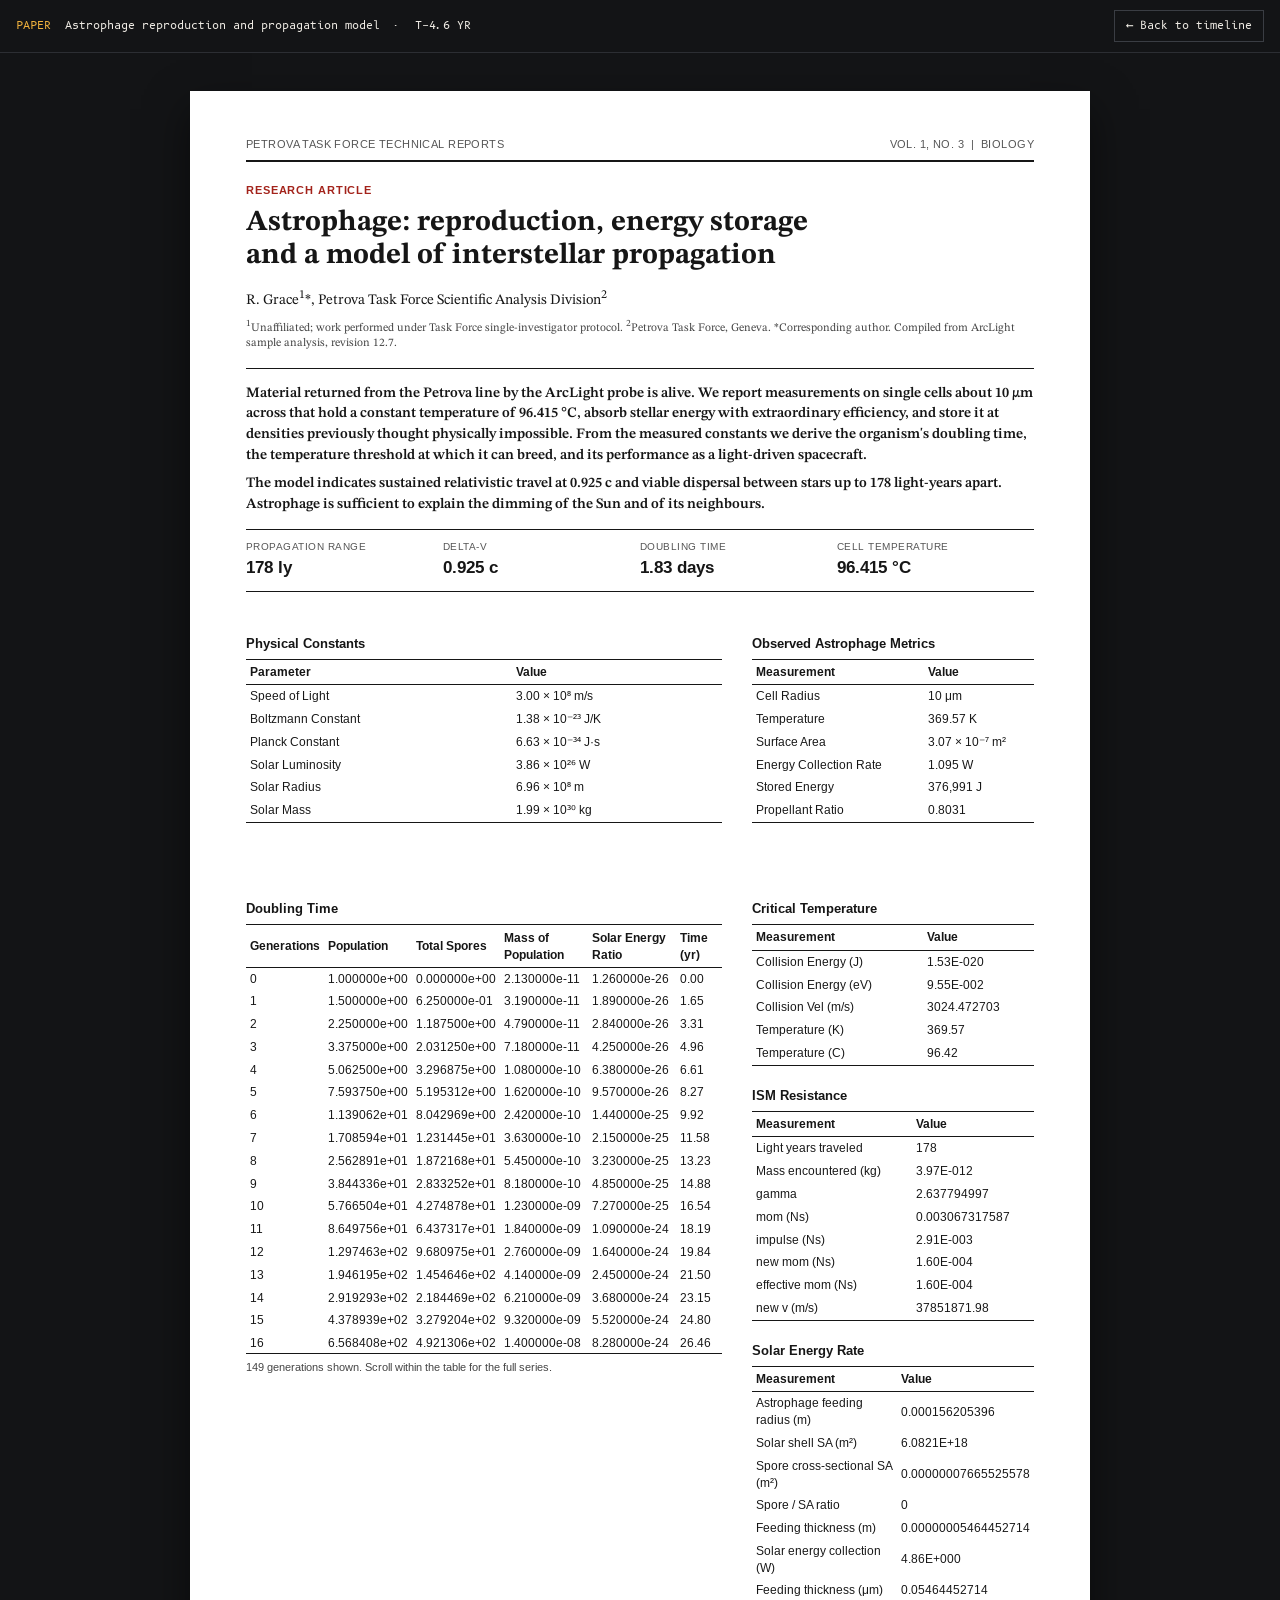
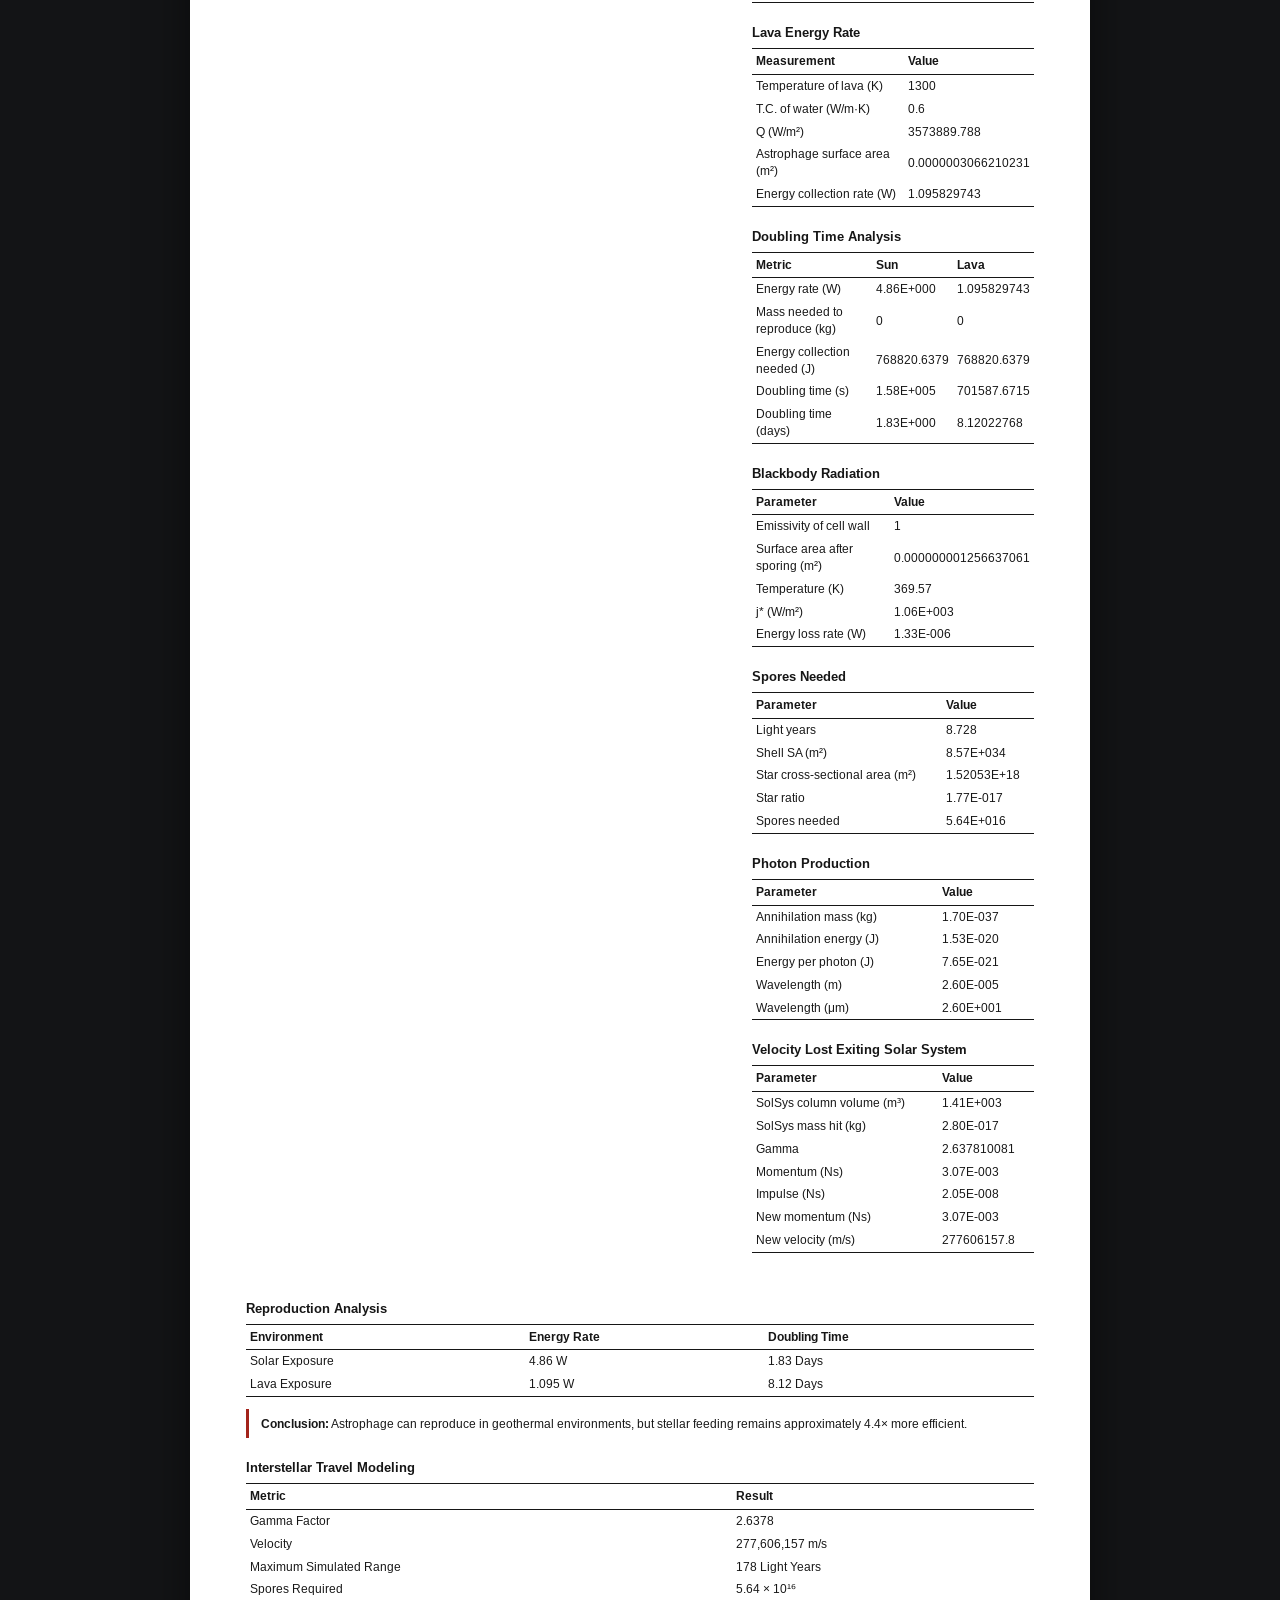
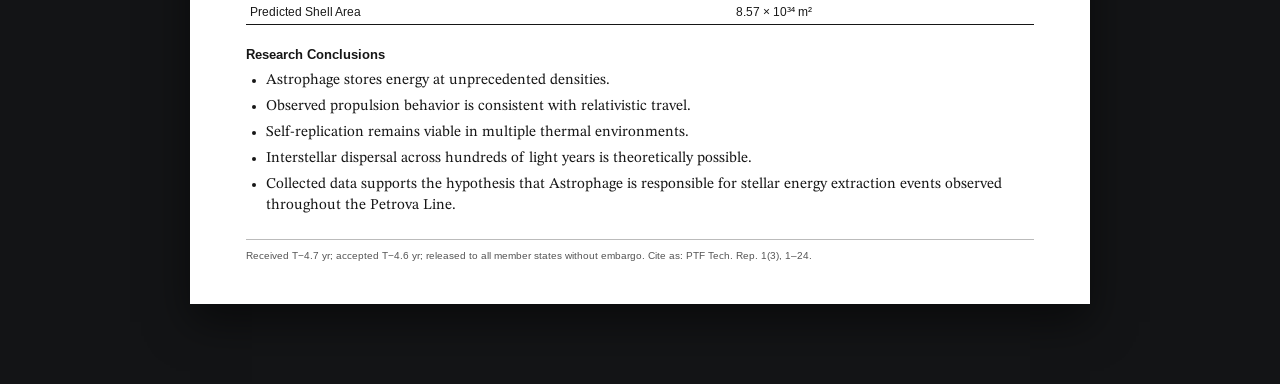
==== commit f481e2ae: "redesign 2" ====
--- a/report.html
+++ b/report.html
@@ -4,220 +4,144 @@
 <meta charset="UTF-8">
 <meta name="viewport" content="width=device-width, initial-scale=1.0">
 
-<title>Astrophage Reproduction & Propulsion Analysis</title>
-
-<link href="https://fonts.googleapis.com/css2?family=Inter:wght@300;400;600;700&family=Share+Tech+Mono&display=swap" rel="stylesheet">
+<title>Astrophage Reproduction and Propagation Model</title>
+
+<link rel="preconnect" href="https://fonts.googleapis.com">
+<link rel="preconnect" href="https://fonts.gstatic.com" crossorigin>
+<link href="https://fonts.googleapis.com/css2?family=Arimo:wght@400;700&family=B612+Mono&family=STIX+Two+Text:ital,wght@0,400;0,600;0,700;1,400&display=swap" rel="stylesheet">
 
 <style>
 
+/* Set as a journal paper, to match the documents opened from the timeline
+   (see .paper in docs.css). Class names are unchanged from the old page. */
+
 :root{
-    --bg:#060b12;
-    --panel:#0d1521;
-    --panel2:#111c2d;
-    --line:#223852;
-    --accent:#6de7ff;
-    --text:#d9e4f2;
-    --muted:#8ea0b9;
+    --ink:#161616;
+    --rule:#161616;
+    --red:#a3231b;
+    --f-paper:'STIX Two Text','Times New Roman',serif;
+    --f-arial:'Arimo',Arial,Helvetica,sans-serif;
 }
 
-*{
-    box-sizing:border-box;
-}
+*{ box-sizing:border-box; }
 
 body{
     margin:0;
-    background:var(--bg);
-    color:var(--text);
-    font-family:Inter,sans-serif;
+    background:#131416;
+    color:var(--ink);
+    font-family:var(--f-paper);
+    font-size:15px;
+    line-height:1.46;
 }
 
+.topbar{
+    position:sticky; top:0; z-index:5;
+    display:flex; justify-content:space-between; align-items:center; gap:16px;
+    padding:10px 16px;
+    background:#131416; border-bottom:1px solid #2c2e33;
+    font-family:'B612 Mono',Menlo,monospace; font-size:11px; color:#efebe4;
+}
+.topbar b{ color:#f2b33d; font-weight:400; text-transform:uppercase; margin-right:14px; }
+.topbar a{ color:#efebe4; text-decoration:none; border:1px solid #3a3d43; padding:7px 11px; white-space:nowrap; }
+.topbar a:hover{ background:#efebe4; color:#131416; }
+
 .report{
-    width:min(1400px,95%);
-    margin:auto;
-    padding:60px 0;
+    width:min(900px, calc(100% - 24px));
+    margin:38px auto 80px;
+    padding:46px 56px 40px;
+    background:#fff;
+    box-shadow:0 18px 40px rgba(0,0,0,.5);
 }
 
-.header{
-    border:1px solid var(--line);
-    background:linear-gradient(to bottom,var(--panel2),var(--panel));
-    padding:40px;
-    margin-bottom:30px;
+.run{ display:flex; justify-content:space-between; gap:16px; font-family:var(--f-arial); font-size:10.5px; letter-spacing:.04em; text-transform:uppercase; color:#555; padding-bottom:8px; border-bottom:2px solid var(--rule); }
+.kind{ font-family:var(--f-arial); font-size:11px; font-weight:700; letter-spacing:.08em; text-transform:uppercase; color:var(--red); margin:20px 0 8px; }
+
+h1{ margin:0 0 14px; font-size:29px; line-height:1.14; font-weight:700; text-wrap:balance; }
+.auth{ font-size:14.5px; margin-bottom:6px; }
+.aff{ font-size:11.5px; line-height:1.4; color:#444; margin-bottom:16px; }
+.abs{ font-size:14.4px; font-weight:600; line-height:1.44; padding:14px 0; border-top:1px solid var(--rule); border-bottom:1px solid var(--rule); }
+.abs p{ margin:0 0 8px; } .abs p:last-child{ margin:0; }
+
+.summary-grid{ display:grid; grid-template-columns:repeat(4,1fr); margin:0 0 22px; border-bottom:1px solid var(--rule); font-family:var(--f-arial); }
+.stat-card{ padding:10px 10px 10px 0; }
+.stat-label{ font-size:9.5px; letter-spacing:.05em; text-transform:uppercase; color:#555; }
+.stat-value{ font-size:17px; font-weight:700; margin-top:2px; font-variant-numeric:tabular-nums; }
+
+.section{ margin:0 0 20px; }
+.section h2{ font-family:var(--f-arial); font-size:13px; font-weight:700; margin:20px 0 6px; }
+.section p{ margin:0 0 8px; text-align:justify; hyphens:auto; }
+.section ul{ margin:4px 0 8px 1.3em; padding:0; }
+.section li{ margin-bottom:4px; }
+.section br{ display:none; }
+
+.columns{ display:grid; grid-template-columns:1fr 1fr; gap:30px; }
+
+.data-table{ width:100%; border-collapse:collapse; font-family:var(--f-arial); font-size:11.5px; margin-bottom:6px; }
+.data-table th{ text-align:left; font-weight:700; padding:4px; border-top:1.5px solid var(--rule); border-bottom:1px solid var(--rule); background:#fff; }
+.data-table td{ padding:3px 4px; }
+.data-table tr:last-child td{ border-bottom:1.5px solid var(--rule); }
+.value{ font-variant-numeric:tabular-nums; }
+
+.scroll{ max-height:430px; overflow:auto; border-bottom:1.5px solid var(--rule); }
+.scroll .data-table th{ position:sticky; top:0; }
+.scroll .data-table tr:last-child td{ border-bottom:0; }
+.tnote{ font-family:var(--f-arial); font-size:10.8px; color:#444; margin-top:6px; }
+
+.highlight{ font-family:var(--f-arial); font-size:12px; line-height:1.45; border-left:3px solid var(--red); padding:6px 0 6px 12px; margin:12px 0; }
+
+.footer{ font-family:var(--f-arial); font-size:10.2px; line-height:1.5; color:#555; margin-top:22px; padding-top:8px; border-top:1px solid #bbb; }
+
+@media(max-width:760px){
+    .report{ padding:24px 18px; margin-top:14px; }
+    .columns{ grid-template-columns:1fr; }
+    .summary-grid{ grid-template-columns:1fr 1fr; }
+    h1{ font-size:23px; }
 }
 
-.classification{
-    color:#ff8b8b;
-    font-size:.8rem;
-    letter-spacing:3px;
-    margin-bottom:15px;
-}
-
-h1{
-    margin:0;
-    font-size:2.4rem;
-    letter-spacing:2px;
-}
-
-.subtitle{
-    margin-top:12px;
-    color:var(--muted);
-}
-
-.summary-grid{
-    display:grid;
-    grid-template-columns:repeat(auto-fit,minmax(220px,1fr));
-    gap:20px;
-    margin-top:35px;
-}
-
-.stat-card{
-    border:1px solid var(--line);
-    background:rgba(255,255,255,0.02);
-    padding:20px;
-}
-
-.stat-label{
-    color:var(--muted);
-    font-size:.75rem;
-    letter-spacing:2px;
-}
-
-.stat-value{
-    font-size:1.8rem;
-    color:var(--accent);
-    margin-top:10px;
-}
-
-.section{
-    border:1px solid var(--line);
-    background:var(--panel);
-    padding:30px;
-    margin-bottom:25px;
-}
-
-.section h2{
-    margin-top:0;
-    color:var(--accent);
-}
-
-.data-table{
-    width:100%;
-    border-collapse:collapse;
-}
-
-.data-table th{
-    text-align:left;
-    background:rgba(109,231,255,.08);
-    color:var(--accent);
-    padding:12px;
-    font-size:.85rem;
-}
-
-.data-table td{
-    padding:12px;
-    border-top:1px solid rgba(255,255,255,.05);
-}
-
-.data-table tr:hover{
-    background:rgba(255,255,255,.02);
-}
-
-.value{
-    font-family:"Share Tech Mono", monospace;
-}
-
-.columns{
-    display:grid;
-    grid-template-columns:1fr 1fr;
-    gap:25px;
-}
-
-.highlight{
-    border-left:4px solid var(--accent);
-    padding-left:20px;
-    margin-top:20px;
-}
-
-.footer{
-    text-align:center;
-    color:var(--muted);
-    padding:40px 0;
-    font-size:.8rem;
-}
-
-@media(max-width:900px){
-
-    .columns{
-        grid-template-columns:1fr;
-    }
-
-    h1{
-        font-size:1.8rem;
-    }
-
+@media print{
+    body{ background:#fff; } .topbar{ display:none; }
+    .report{ box-shadow:none; margin:0; width:100%; } .scroll{ max-height:none; overflow:visible; }
 }
 
 </style>
 </head>
 <body>
 
+<div class="topbar">
+    <span><b>Paper</b>Astrophage reproduction and propagation model &nbsp;·&nbsp; T−4.6 YR</span>
+    <a href="index.html#astrophage">← Back to timeline</a>
+</div>
+
 <div class="report">
 
-<div class="header">
-
-<div class="classification">
-PETROVA TASK FORCE • SCIENTIFIC ANALYSIS DIVISION
+<div class="run"><span>Petrova Task Force Technical Reports</span><span>Vol. 1, No. 3 &nbsp;|&nbsp; Biology</span></div>
+<div class="kind">Research Article</div>
+
+<h1>Astrophage: reproduction, energy storage and a model of interstellar propagation</h1>
+
+<div class="auth">R. Grace<sup>1</sup>*, Petrova Task Force Scientific Analysis Division<sup>2</sup></div>
+<div class="aff"><sup>1</sup>Unaffiliated; work performed under Task Force single-investigator protocol. <sup>2</sup>Petrova Task Force, Geneva. *Corresponding author. Compiled from ArcLight sample analysis, revision 12.7.</div>
+
+<div class="abs">
+<p>
+Material returned from the Petrova line by the ArcLight probe is alive. We report measurements on
+single cells about 10 µm across that hold a constant temperature of 96.415 °C, absorb stellar
+energy with extraordinary efficiency, and store it at densities previously thought physically
+impossible. From the measured constants we derive the organism's doubling time, the temperature
+threshold at which it can breed, and its performance as a light-driven spacecraft.
+</p>
+<p>
+The model indicates sustained relativistic travel at 0.925 c and viable dispersal between stars
+up to 178 light-years apart. Astrophage is sufficient to explain the dimming of the Sun and of
+its neighbours.
+</p>
 </div>
 
-<h1>ASTROPHAGE REPRODUCTION & INTERSTELLAR PROPAGATION MODEL</h1>
-
-<div class="subtitle">
-Compiled from ArcLight Sample Analysis • Revision 12.7
-</div>
-
 <div class="summary-grid">
-
-<div class="stat-card">
-<div class="stat-label">PROPAGATION RANGE</div>
-<div class="stat-value">178 LY</div>
-</div>
-
-<div class="stat-card">
-<div class="stat-label">DELTA-V</div>
-<div class="stat-value">0.925 c</div>
-</div>
-
-<div class="stat-card">
-<div class="stat-label">DOUBLING TIME</div>
-<div class="stat-value">1.83 Days</div>
-</div>
-
-<div class="stat-card">
-<div class="stat-label">TEMPERATURE</div>
-<div class="stat-value">96.41521739°C</div>
-</div>
-
-</div>
-
-</div>
-
-<div class="section">
-
-<h2>Abstract</h2>
-
-<p>
-Analysis of recovered Astrophage specimens suggests a biological
-organism capable of harvesting stellar energy with extraordinary
-efficiency. Modeling indicates sustained relativistic travel,
-self-replication, and energy storage densities previously thought
-physically impossible.
-</p>
-
-<p>
-The following report summarizes measured constants, energetic
-properties, reproduction thresholds, and interstellar migration
-projections derived from laboratory observations.
-</p>
-
+<div class="stat-card"><div class="stat-label">Propagation range</div><div class="stat-value">178 ly</div></div>
+<div class="stat-card"><div class="stat-label">Delta-v</div><div class="stat-value">0.925 c</div></div>
+<div class="stat-card"><div class="stat-label">Doubling time</div><div class="stat-value">1.83 days</div></div>
+<div class="stat-card"><div class="stat-label">Cell temperature</div><div class="stat-value">96.415 °C</div></div>
 </div>
 
 <div class="columns">
@@ -316,6 +240,7 @@
 
 <h2>Doubling Time</h2>
 
+<div class="scroll">
 <table class="data-table">
 
     <tr>
@@ -1519,6 +1444,8 @@
       <td class="value">244.74</td>
     </tr>
 </table>
+</div>
+<div class="tnote">149 generations shown. Scroll within the table for the full series.</div>
 </div>
 
 <div class="section">
@@ -1934,7 +1861,7 @@
 </div>
 
 <div class="footer">
-PETROVA TASK FORCE • BIOLOGICAL ANALYSIS DIVISION • ARCHIVE COPY
+Received T−4.7 yr; accepted T−4.6 yr; released to all member states without embargo. Cite as: PTF Tech. Rep. 1(3), 1–24.
 </div>
 
 </div>
